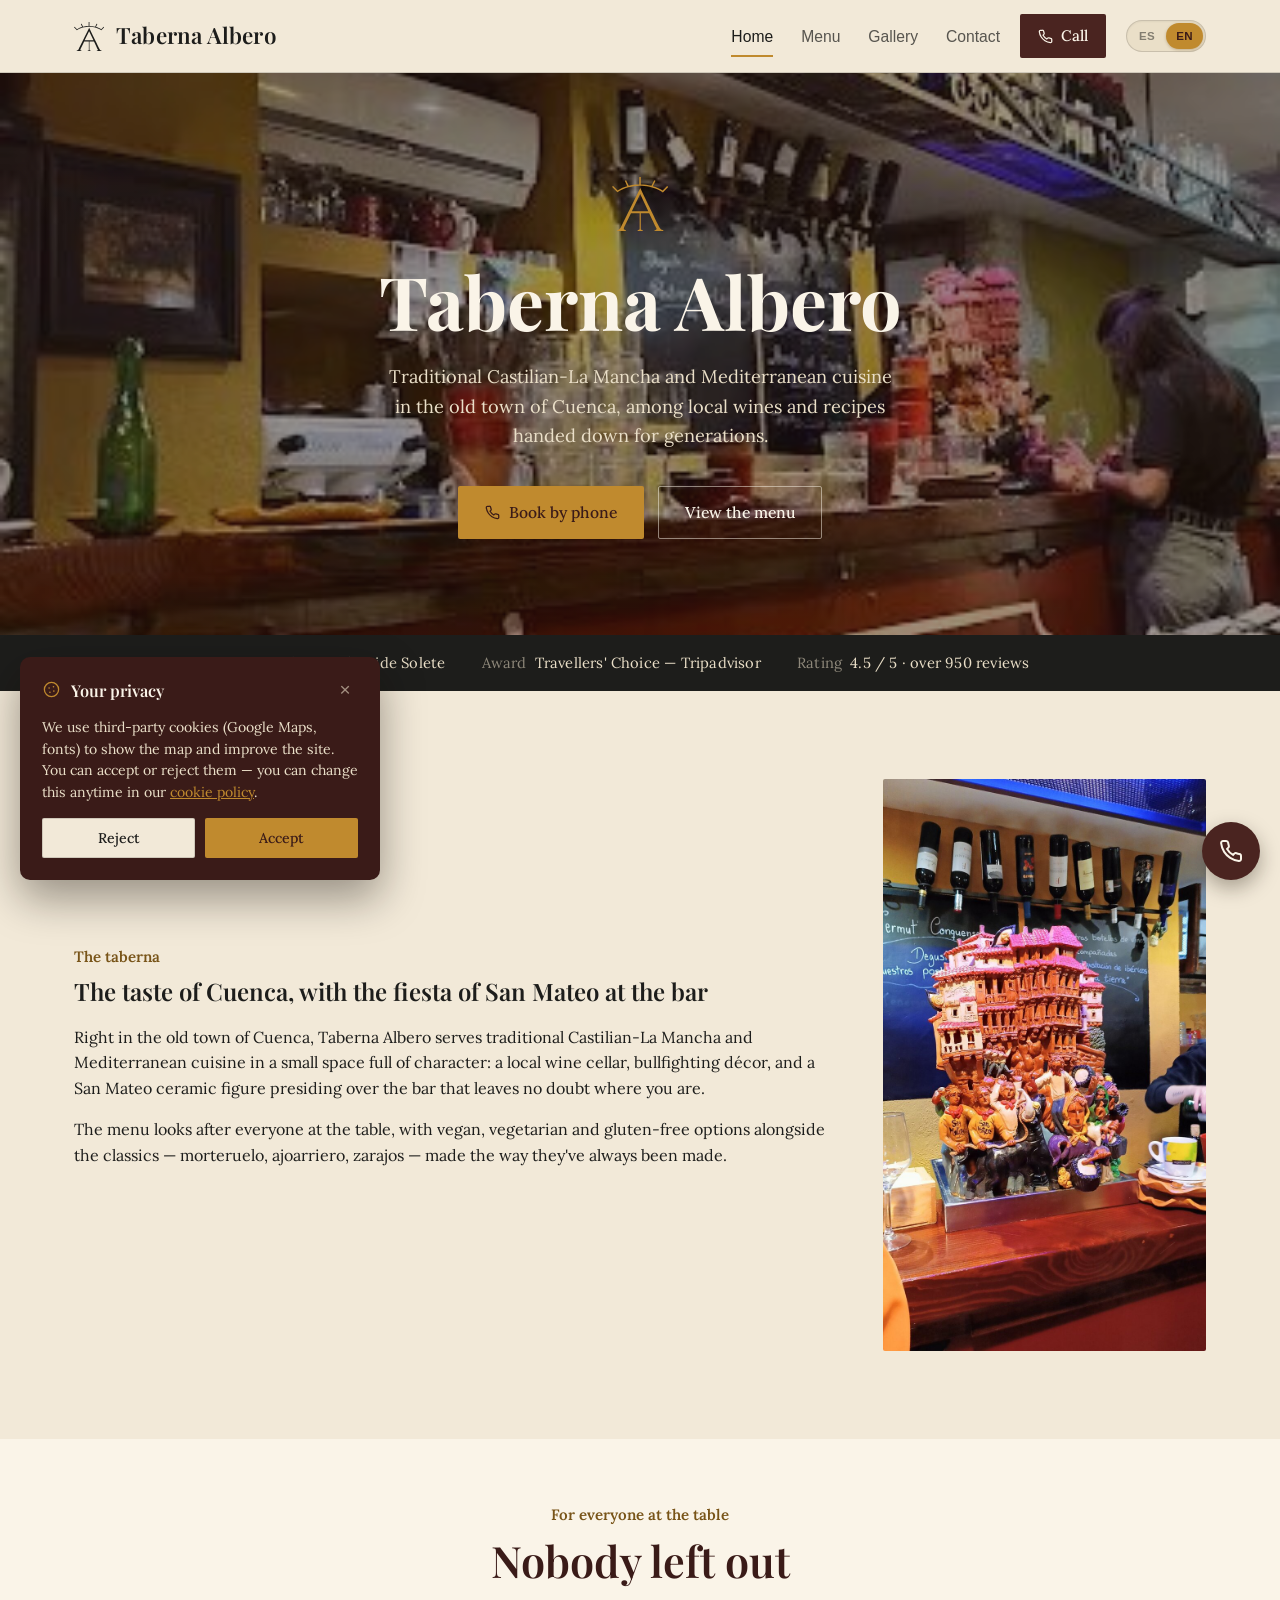
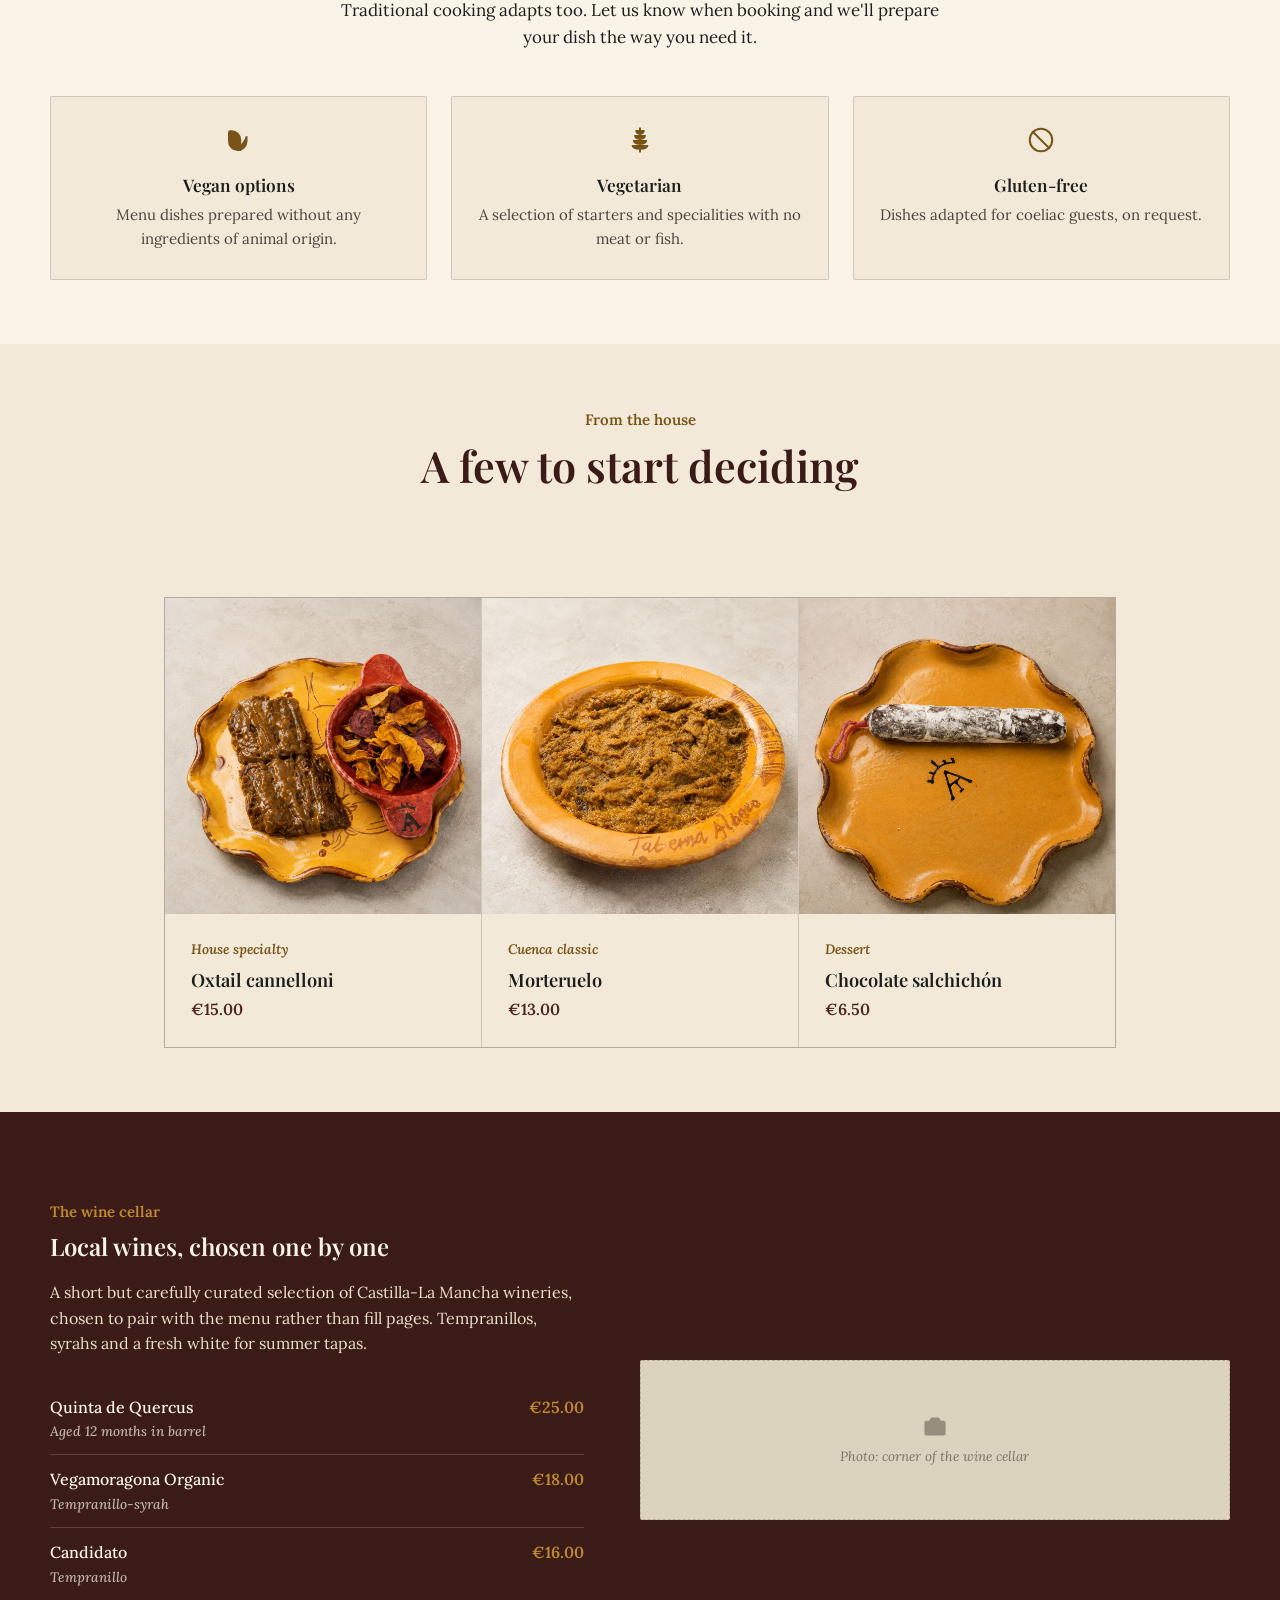
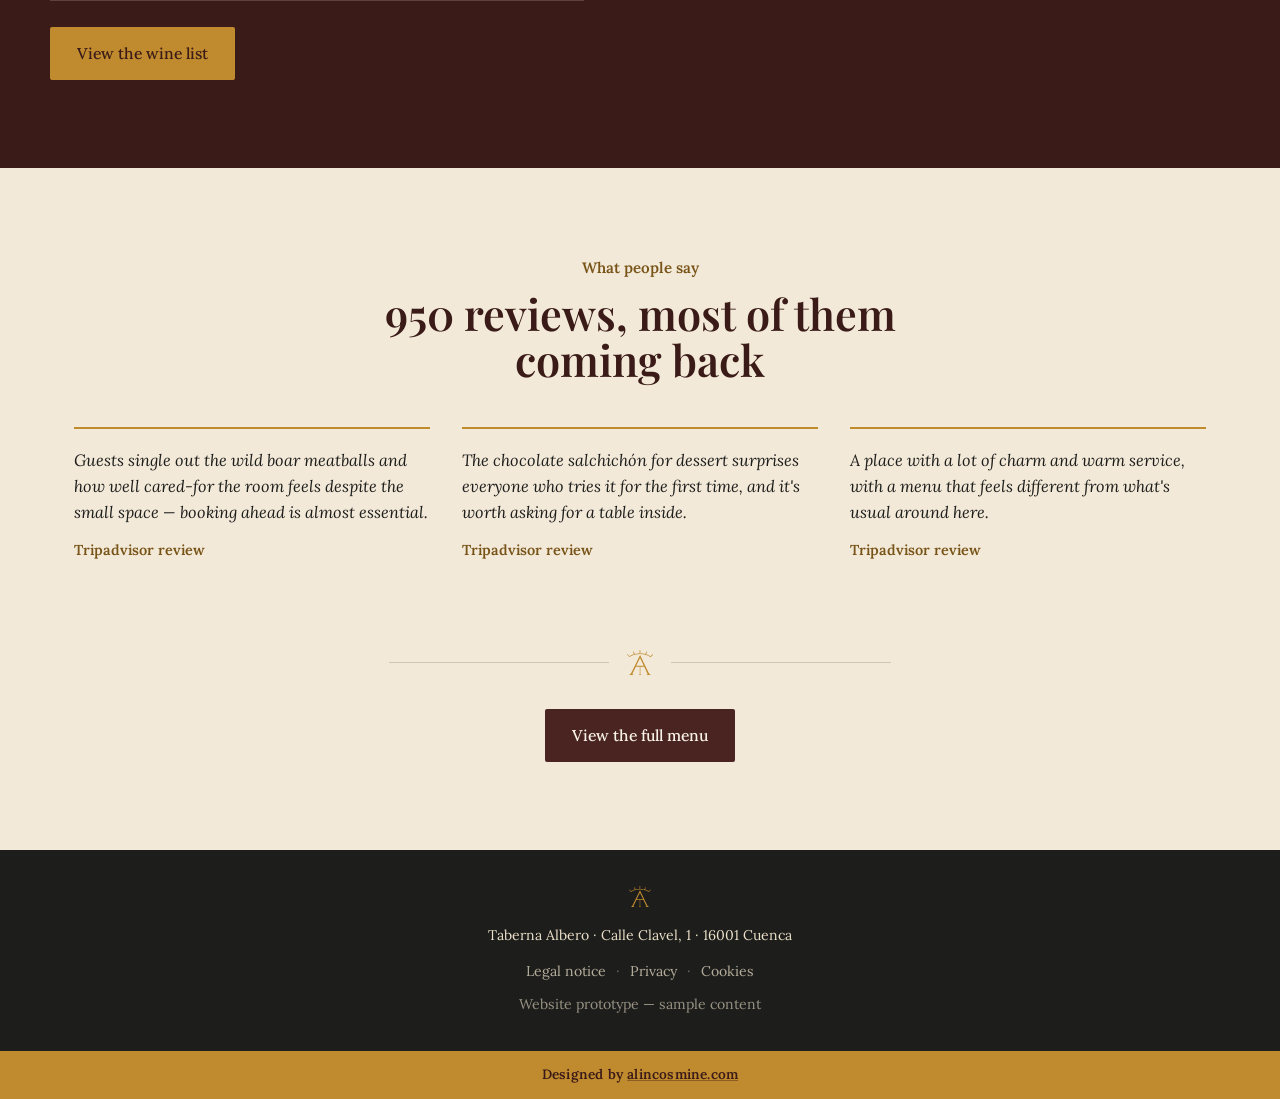
==== en/index.html @ 6bb2f890 "Añade versión en inglés, fotos reales de platos y mejoras de UX - Sitio bilingüe completo: /en/ con " ====
<!DOCTYPE html>
<html lang="en">
<head>
<meta charset="UTF-8">
<meta name="viewport" content="width=device-width, initial-scale=1.0">
<title>Taberna Albero — Traditional Cuisine in Cuenca</title>
<meta name="description" content="Taberna Albero: traditional Castilian-La Mancha and Mediterranean cuisine in the old town of Cuenca. Repsol Solete and Tripadvisor Travellers' Choice.">
<link rel="canonical" href="https://tabernaalbero.es/en/index.html">
<link rel="alternate" hreflang="es" href="https://tabernaalbero.es/index.html">
<link rel="alternate" hreflang="en" href="https://tabernaalbero.es/en/index.html">
<link rel="alternate" hreflang="x-default" href="https://tabernaalbero.es/index.html">

<link rel="icon" href="../img/favicon.ico" sizes="any">
<link rel="icon" type="image/png" sizes="32x32" href="../img/favicon-32.png">
<link rel="apple-touch-icon" sizes="180x180" href="../img/apple-touch-icon.png">
<meta name="theme-color" content="#4A2420">

<meta property="og:type" content="website">
<meta property="og:site_name" content="Taberna Albero">
<meta property="og:title" content="Taberna Albero — Traditional Cuisine in Cuenca">
<meta property="og:description" content="Taberna Albero: traditional Castilian-La Mancha and Mediterranean cuisine in the old town of Cuenca. Repsol Solete and Tripadvisor Travellers' Choice.">
<meta property="og:image" content="../img/bar-logo-cristal.jpg">
<meta property="og:url" content="https://tabernaalbero.es/en/index.html">
<meta name="twitter:card" content="summary_large_image">
<meta name="twitter:title" content="Taberna Albero — Traditional Cuisine in Cuenca">
<meta name="twitter:description" content="Taberna Albero: traditional Castilian-La Mancha and Mediterranean cuisine in the old town of Cuenca. Repsol Solete and Tripadvisor Travellers' Choice.">
<meta name="twitter:image" content="../img/bar-logo-cristal.jpg">

<script type="application/ld+json">
{
  "@context": "https://schema.org",
  "@type": "Restaurant",
  "name": "Taberna Albero",
  "servesCuisine": ["Castilian-La Mancha", "Mediterranean", "Spanish"],
  "priceRange": "€€",
  "telephone": "+34659110956",
  "address": {
    "@type": "PostalAddress",
    "streetAddress": "Calle Clavel, 1",
    "addressLocality": "Cuenca",
    "postalCode": "16001",
    "addressCountry": "ES"
  },
  "aggregateRating": {
    "@type": "AggregateRating",
    "ratingValue": "4.5",
    "reviewCount": "950"
  },
  "openingHoursSpecification": [
    {"@type": "OpeningHoursSpecification", "dayOfWeek": "Friday", "opens": "20:00", "closes": "23:59"},
    {"@type": "OpeningHoursSpecification", "dayOfWeek": "Saturday", "opens": "12:00", "closes": "16:00"},
    {"@type": "OpeningHoursSpecification", "dayOfWeek": "Saturday", "opens": "20:00", "closes": "23:59"},
    {"@type": "OpeningHoursSpecification", "dayOfWeek": "Sunday", "opens": "12:00", "closes": "16:00"}
  ]
}
</script>

<link rel="preconnect" href="https://fonts.googleapis.com">
<link rel="preconnect" href="https://fonts.gstatic.com" crossorigin>
<link href="https://fonts.googleapis.com/css2?family=Playfair+Display:ital,wght@0,400;0,600;0,700;1,400;1,600&family=Lora:ital,wght@0,400;0,500;0,600;1,400&display=swap" rel="stylesheet">
<link rel="stylesheet" href="../style.css">
</head>
<body>
<a class="skip-link" href="#main">Skip to content</a>
<div class="loader" id="loader"><span class="loader-mark"><svg viewBox="0 0 927 889.61" xmlns="http://www.w3.org/2000/svg"><path d="M0,162l89,91,45-29,46-23,49-19,40-12,49-11,61-9,37-3,24-1h50l43,3,42,5,44,8,55,14,39,13,41,17,48,25,36,24,89-92-19-15-72,75h-2l-34-21-36-18-49-20-40-13,2-6,40-83-2-2-19-8-7,12-32,69-7,12-43-10-45-7-39-4-14-1-35-1V1l-1-1h-23l-1,122-51,2-46,5-42,7-33,8-7-12-37-80h-2l-20,10,40,89-41,12-38,15-52,26-28,18L19,147,0,162ZM820.96,869.26s-17.06-7.71-30-25.56c-15.56-21.46-148.08-292.05-324.92-663.66-174.41,356.8-303.47,616.3-319.95,646.83-6.16,11.4-17.21,29.01-37.44,40.3-10.32,5.77-19.82,8.1-25.17,9.13v13.31h144.52v-12.26c-12.41-3.03-20.98-7.59-26.61-11.35-1.68-1.12-2.22-1.59-2.61-1.96-9.47-9.1.39-34.12,4.94-44.49,36.43-74.5,72.86-149.01,109.29-223.52h142.14v259.73c-1.01,2.69-4.15,9.96-12,15.26-9.18,6.21-18.63,5.56-21.26,5.28v13.31h86.77v-12.62c-2.48.21-14.89,1.02-24.94-7.92-5.55-4.94-7.97-10.69-9-13.8v-259.27h137.28c64.27,135.34,109.94,230.68,117.36,242.98,1.13,1.87,5.43,8.56,3.91,16.19-1.23,6.19-5.73,10.14-8.12,12.23-9.2,8.07-20.51,8.64-24.94,8.61v13.11h144v-13.99c-5.49-.43-13.99-1.68-23.25-5.87ZM327,563.46l136.84-282.13,133.94,282.13h-270.78Z" fill="currentColor"/></svg></span></div>
<header>
  <div class="header-inner">
    <a href="index.html" class="brand">
      <span class="mark"><svg viewBox="0 0 927 889.61" xmlns="http://www.w3.org/2000/svg"><path d="M0,162l89,91,45-29,46-23,49-19,40-12,49-11,61-9,37-3,24-1h50l43,3,42,5,44,8,55,14,39,13,41,17,48,25,36,24,89-92-19-15-72,75h-2l-34-21-36-18-49-20-40-13,2-6,40-83-2-2-19-8-7,12-32,69-7,12-43-10-45-7-39-4-14-1-35-1V1l-1-1h-23l-1,122-51,2-46,5-42,7-33,8-7-12-37-80h-2l-20,10,40,89-41,12-38,15-52,26-28,18L19,147,0,162ZM820.96,869.26s-17.06-7.71-30-25.56c-15.56-21.46-148.08-292.05-324.92-663.66-174.41,356.8-303.47,616.3-319.95,646.83-6.16,11.4-17.21,29.01-37.44,40.3-10.32,5.77-19.82,8.1-25.17,9.13v13.31h144.52v-12.26c-12.41-3.03-20.98-7.59-26.61-11.35-1.68-1.12-2.22-1.59-2.61-1.96-9.47-9.1.39-34.12,4.94-44.49,36.43-74.5,72.86-149.01,109.29-223.52h142.14v259.73c-1.01,2.69-4.15,9.96-12,15.26-9.18,6.21-18.63,5.56-21.26,5.28v13.31h86.77v-12.62c-2.48.21-14.89,1.02-24.94-7.92-5.55-4.94-7.97-10.69-9-13.8v-259.27h137.28c64.27,135.34,109.94,230.68,117.36,242.98,1.13,1.87,5.43,8.56,3.91,16.19-1.23,6.19-5.73,10.14-8.12,12.23-9.2,8.07-20.51,8.64-24.94,8.61v13.11h144v-13.99c-5.49-.43-13.99-1.68-23.25-5.87ZM327,563.46l136.84-282.13,133.94,282.13h-270.78Z" fill="currentColor"/></svg></span>
      <span class="brand-name">Taberna Albero</span>
    </a>
    <div class="header-actions">
      <button class="nav-toggle" aria-label="Menu">
        <svg viewBox="0 0 24 24" fill="none" stroke="currentColor" stroke-width="1.6"><line x1="3" y1="6" x2="21" y2="6"/><line x1="3" y1="12" x2="21" y2="12"/><line x1="3" y1="18" x2="21" y2="18"/></svg>
      </button>
      <nav class="links">
        <a href="index.html" class="active">Home</a>
        <a href="menu.html" class="">Menu</a>
        <a href="galeria.html" class="">Gallery</a>
        <a href="contacto.html" class="">Contact</a>
        <a href="tel:+34659110956" class="call-btn nav-call">
          <svg viewBox="0 0 24 24" fill="none" stroke="currentColor" stroke-width="2"><path d="M22 16.92v3a2 2 0 0 1-2.18 2 19.79 19.79 0 0 1-8.63-3.07 19.5 19.5 0 0 1-6-6 19.79 19.79 0 0 1-3.07-8.67A2 2 0 0 1 4.11 2h3a2 2 0 0 1 2 1.72c.127.96.362 1.903.7 2.81a2 2 0 0 1-.45 2.11L8.09 9.91a16 16 0 0 0 6 6l1.27-1.27a2 2 0 0 1 2.11-.45c.907.338 1.85.573 2.81.7A2 2 0 0 1 22 16.92z"/></svg>
          Call · 659 11 09 56
        </a>
      </nav>
      <a class="call-btn" href="tel:+34659110956">
        <svg viewBox="0 0 24 24" fill="none" stroke="currentColor" stroke-width="2"><path d="M22 16.92v3a2 2 0 0 1-2.18 2 19.79 19.79 0 0 1-8.63-3.07 19.5 19.5 0 0 1-6-6 19.79 19.79 0 0 1-3.07-8.67A2 2 0 0 1 4.11 2h3a2 2 0 0 1 2 1.72c.127.96.362 1.903.7 2.81a2 2 0 0 1-.45 2.11L8.09 9.91a16 16 0 0 0 6 6l1.27-1.27a2 2 0 0 1 2.11-.45c.907.338 1.85.573 2.81.7A2 2 0 0 1 22 16.92z"/></svg>
        Call
      </a>
      <a href="../index.html" class="lang-switch" aria-label="Cambiar a español">
        <span class="lang-opt">ES</span>
        <span class="lang-opt active">EN</span>
      </a>
    </div>
  </div>
</header>

<a class="fab-call" href="tel:+34659110956" aria-label="Call Taberna Albero">
  <svg viewBox="0 0 24 24" fill="none" stroke="currentColor" stroke-width="2"><path d="M22 16.92v3a2 2 0 0 1-2.18 2 19.79 19.79 0 0 1-8.63-3.07 19.5 19.5 0 0 1-6-6 19.79 19.79 0 0 1-3.07-8.67A2 2 0 0 1 4.11 2h3a2 2 0 0 1 2 1.72c.127.96.362 1.903.7 2.81a2 2 0 0 1-.45 2.11L8.09 9.91a16 16 0 0 0 6 6l1.27-1.27a2 2 0 0 1 2.11-.45c.907.338 1.85.573 2.81.7A2 2 0 0 1 22 16.92z"/></svg>
</a>
<main id="main">
<div class="hero">
  <img class="hero-photo" src="../img/barra-amarilla.jpg" alt="Bar at Taberna Albero">
  <div class="hero-inner">
    <span class="mark"><svg viewBox="0 0 927 889.61" xmlns="http://www.w3.org/2000/svg"><path d="M0,162l89,91,45-29,46-23,49-19,40-12,49-11,61-9,37-3,24-1h50l43,3,42,5,44,8,55,14,39,13,41,17,48,25,36,24,89-92-19-15-72,75h-2l-34-21-36-18-49-20-40-13,2-6,40-83-2-2-19-8-7,12-32,69-7,12-43-10-45-7-39-4-14-1-35-1V1l-1-1h-23l-1,122-51,2-46,5-42,7-33,8-7-12-37-80h-2l-20,10,40,89-41,12-38,15-52,26-28,18L19,147,0,162ZM820.96,869.26s-17.06-7.71-30-25.56c-15.56-21.46-148.08-292.05-324.92-663.66-174.41,356.8-303.47,616.3-319.95,646.83-6.16,11.4-17.21,29.01-37.44,40.3-10.32,5.77-19.82,8.1-25.17,9.13v13.31h144.52v-12.26c-12.41-3.03-20.98-7.59-26.61-11.35-1.68-1.12-2.22-1.59-2.61-1.96-9.47-9.1.39-34.12,4.94-44.49,36.43-74.5,72.86-149.01,109.29-223.52h142.14v259.73c-1.01,2.69-4.15,9.96-12,15.26-9.18,6.21-18.63,5.56-21.26,5.28v13.31h86.77v-12.62c-2.48.21-14.89,1.02-24.94-7.92-5.55-4.94-7.97-10.69-9-13.8v-259.27h137.28c64.27,135.34,109.94,230.68,117.36,242.98,1.13,1.87,5.43,8.56,3.91,16.19-1.23,6.19-5.73,10.14-8.12,12.23-9.2,8.07-20.51,8.64-24.94,8.61v13.11h144v-13.99c-5.49-.43-13.99-1.68-23.25-5.87ZM327,563.46l136.84-282.13,133.94,282.13h-270.78Z" fill="currentColor"/></svg></span>
    <h1>Taberna Albero</h1>
    <p class="tagline">Traditional Castilian-La Mancha and Mediterranean cuisine in the old town of Cuenca, among local wines and recipes handed down for generations.</p>
    <div class="hero-ctas">
      <a class="btn btn-primary" href="tel:+34659110956">
        <svg viewBox="0 0 24 24" fill="none" stroke="currentColor" stroke-width="2"><path d="M22 16.92v3a2 2 0 0 1-2.18 2 19.79 19.79 0 0 1-8.63-3.07 19.5 19.5 0 0 1-6-6 19.79 19.79 0 0 1-3.07-8.67A2 2 0 0 1 4.11 2h3a2 2 0 0 1 2 1.72c.127.96.362 1.903.7 2.81a2 2 0 0 1-.45 2.11L8.09 9.91a16 16 0 0 0 6 6l1.27-1.27a2 2 0 0 1 2.11-.45c.907.338 1.85.573 2.81.7A2 2 0 0 1 22 16.92z"/></svg>
        Book by phone
      </a>
      <a class="btn btn-ghost" href="menu.html">View the menu</a>
    </div>
  </div>
</div>

<div class="awards-strip">
  <div class="row">
    <div><span>Award</span>Repsol Guide Solete</div>
    <div><span>Award</span>Travellers' Choice — Tripadvisor</div>
    <div><span>Rating</span>4.5 / 5 · over 950 reviews</div>
  </div>
</div>

<div class="section">
  <div class="about-grid">
    <div>
      <div class="kicker">The taberna</div>
      <h2 style="margin-bottom:20px;">The taste of Cuenca, with the fiesta of San Mateo at the bar</h2>
      <p style="margin-bottom:16px;">Right in the old town of Cuenca, Taberna Albero serves traditional Castilian-La Mancha and Mediterranean cuisine in a small space full of character: a local wine cellar, bullfighting décor, and a San Mateo ceramic figure presiding over the bar that leaves no doubt where you are.</p>
      <p>The menu looks after everyone at the table, with vegan, vegetarian and gluten-free options alongside the classics — morteruelo, ajoarriero, zarajos — made the way they've always been made.</p>
    </div>
    <img src="../img/escultura-sanmateo.jpg" alt="San Mateo ceramic figures at the Taberna Albero bar">
  </div>
</div>

<div class="section tight alt" style="max-width:none;">
  <div style="max-width:1180px; margin:0 auto;">
    <div class="section-head center">
      <div class="kicker">For everyone at the table</div>
      <h2>Nobody left out</h2>
      <p style="margin-left:auto;margin-right:auto;">Traditional cooking adapts too. Let us know when booking and we'll prepare your dish the way you need it.</p>
    </div>
    <div class="diet-grid">
      <div class="diet-card">
        <span class="mark"><svg viewBox="0 0 24 24" fill="none" stroke="currentColor" stroke-width="1.6"><path d="M11 20A7 7 0 0 1 4 13V6a1 1 0 0 1 1-1h1a7 7 0 0 1 7 7v8Z"/><path d="M11 20A7 7 0 0 0 18 13v-4"/></svg></span>
        <h3>Vegan options</h3>
        <p>Menu dishes prepared without any ingredients of animal origin.</p>
      </div>
      <div class="diet-card">
        <span class="mark"><svg viewBox="0 0 24 24" fill="none" stroke="currentColor" stroke-width="1.6"><path d="M12 2v20M9 4c0 2 1.5 3 3 3s3-1 3-3M8 8c0 2 1.5 3 4 3s4-1 4-3M7 12c0 2 2 3 5 3s5-1 5-3M6 16c0 2 2.5 3 6 3s6-1 6-3"/></svg></span>
        <h3>Vegetarian</h3>
        <p>A selection of starters and specialities with no meat or fish.</p>
      </div>
      <div class="diet-card">
        <span class="mark"><svg viewBox="0 0 24 24" fill="none" stroke="currentColor" stroke-width="1.6"><circle cx="12" cy="12" r="9"/><line x1="5" y1="5" x2="19" y2="19"/></svg></span>
        <h3>Gluten-free</h3>
        <p>Dishes adapted for coeliac guests, on request.</p>
      </div>
    </div>
  </div>
</div>

<div class="section tight" style="text-align:center;">
  <div class="section-head center">
    <div class="kicker">From the house</div>
    <h2>A few to start deciding</h2>
  </div>
</div>
<div class="dish-grid-outer">
<div class="dish-grid">
  <div class="dish">
    <div class="dish-photo"><div class="ph "><span class="mark" style="width:26px;height:25px;"><svg viewBox="0 0 24 24" fill="none" stroke="currentColor" stroke-width="1.6"><path d="M4 8h3l2-3h6l2 3h3a1 1 0 0 1 1 1v10a1 1 0 0 1-1 1H4a1 1 0 0 1-1-1V9a1 1 0 0 1 1-1z"/><circle cx="12" cy="14" r="3.5"/></svg></span><span>Photo: oxtail cannelloni</span></div></div>
    <div class="dish-body">
      <div class="cat">House specialty</div>
      <h3>Oxtail cannelloni</h3>
      <div class="price">€15.00</div>
    </div>
  </div>
  <div class="dish">
    <div class="dish-photo"><div class="ph "><span class="mark" style="width:26px;height:25px;"><svg viewBox="0 0 24 24" fill="none" stroke="currentColor" stroke-width="1.6"><path d="M4 8h3l2-3h6l2 3h3a1 1 0 0 1 1 1v10a1 1 0 0 1-1 1H4a1 1 0 0 1-1-1V9a1 1 0 0 1 1-1z"/><circle cx="12" cy="14" r="3.5"/></svg></span><span>Photo: morteruelo</span></div></div>
    <div class="dish-body">
      <div class="cat">Cuenca classic</div>
      <h3>Morteruelo</h3>
      <div class="price">€13.00</div>
    </div>
  </div>
  <div class="dish">
    <div class="dish-photo"><img src="../img/salchichon-postre.jpg" alt="Chocolate salchichón" style="height:100%;width:100%;object-fit:cover;"></div>
    <div class="dish-body">
      <div class="cat">Dessert</div>
      <h3>Chocolate salchichón</h3>
      <div class="price">€6.50</div>
    </div>
  </div>
</div>
</div>

<div class="section bodega" style="max-width:none;">
  <div style="max-width:1180px; margin:0 auto;">
    <div class="about-grid reverse">
      <div class="media"><div class="ph "><span class="mark" style="width:26px;height:25px;"><svg viewBox="0 0 24 24" fill="none" stroke="currentColor" stroke-width="1.6"><path d="M4 8h3l2-3h6l2 3h3a1 1 0 0 1 1 1v10a1 1 0 0 1-1 1H4a1 1 0 0 1-1-1V9a1 1 0 0 1 1-1z"/><circle cx="12" cy="14" r="3.5"/></svg></span><span>Photo: corner of the wine cellar</span></div></div>
      <div>
        <div class="kicker">The wine cellar</div>
        <h2 style="margin-bottom:20px;">Local wines, chosen one by one</h2>
        <p style="margin-bottom:16px;">A short but carefully curated selection of Castilla-La Mancha wineries, chosen to pair with the menu rather than fill pages. Tempranillos, syrahs and a fresh white for summer tapas.</p>
        <div class="wine-list">
          <div class="wine-row"><span class="name">Quinta de Quercus<span class="grape">Aged 12 months in barrel</span></span><span class="price">€25.00</span></div>
          <div class="wine-row"><span class="name">Vegamoragona Organic<span class="grape">Tempranillo-syrah</span></span><span class="price">€18.00</span></div>
          <div class="wine-row"><span class="name">Candidato<span class="grape">Tempranillo</span></span><span class="price">€16.00</span></div>
        </div>
        <a class="btn btn-primary" style="margin-top:26px;" href="menu.html#vinos">View the wine list</a>
      </div>
    </div>
  </div>
</div>

<div class="section">
  <div class="section-head center">
    <div class="kicker">What people say</div>
    <h2>950 reviews, most of them coming back</h2>
  </div>
  <div class="testi-grid">
    <div class="testi">
      <p>Guests single out the wild boar meatballs and how well cared-for the room feels despite the small space — booking ahead is almost essential.</p>
      <div class="who">Tripadvisor review</div>
    </div>
    <div class="testi">
      <p>The chocolate salchichón for dessert surprises everyone who tries it for the first time, and it's worth asking for a table inside.</p>
      <div class="who">Tripadvisor review</div>
    </div>
    <div class="testi">
      <p>A place with a lot of charm and warm service, with a menu that feels different from what's usual around here.</p>
      <div class="who">Tripadvisor review</div>
    </div>
  </div>
</div>

<div class="section" style="text-align:center; padding-top:0;">
  <div class="divider-mark" style="margin-bottom:34px;">
    <span class="line"></span><span class="mark"><svg viewBox="0 0 927 889.61" xmlns="http://www.w3.org/2000/svg"><path d="M0,162l89,91,45-29,46-23,49-19,40-12,49-11,61-9,37-3,24-1h50l43,3,42,5,44,8,55,14,39,13,41,17,48,25,36,24,89-92-19-15-72,75h-2l-34-21-36-18-49-20-40-13,2-6,40-83-2-2-19-8-7,12-32,69-7,12-43-10-45-7-39-4-14-1-35-1V1l-1-1h-23l-1,122-51,2-46,5-42,7-33,8-7-12-37-80h-2l-20,10,40,89-41,12-38,15-52,26-28,18L19,147,0,162ZM820.96,869.26s-17.06-7.71-30-25.56c-15.56-21.46-148.08-292.05-324.92-663.66-174.41,356.8-303.47,616.3-319.95,646.83-6.16,11.4-17.21,29.01-37.44,40.3-10.32,5.77-19.82,8.1-25.17,9.13v13.31h144.52v-12.26c-12.41-3.03-20.98-7.59-26.61-11.35-1.68-1.12-2.22-1.59-2.61-1.96-9.47-9.1.39-34.12,4.94-44.49,36.43-74.5,72.86-149.01,109.29-223.52h142.14v259.73c-1.01,2.69-4.15,9.96-12,15.26-9.18,6.21-18.63,5.56-21.26,5.28v13.31h86.77v-12.62c-2.48.21-14.89,1.02-24.94-7.92-5.55-4.94-7.97-10.69-9-13.8v-259.27h137.28c64.27,135.34,109.94,230.68,117.36,242.98,1.13,1.87,5.43,8.56,3.91,16.19-1.23,6.19-5.73,10.14-8.12,12.23-9.2,8.07-20.51,8.64-24.94,8.61v13.11h144v-13.99c-5.49-.43-13.99-1.68-23.25-5.87ZM327,563.46l136.84-282.13,133.94,282.13h-270.78Z" fill="currentColor"/></svg></span><span class="line"></span>
  </div>
  <a class="btn btn-wine" href="menu.html">View the full menu</a>
</div>
</main><footer>
  <span class="mark"><svg viewBox="0 0 927 889.61" xmlns="http://www.w3.org/2000/svg"><path d="M0,162l89,91,45-29,46-23,49-19,40-12,49-11,61-9,37-3,24-1h50l43,3,42,5,44,8,55,14,39,13,41,17,48,25,36,24,89-92-19-15-72,75h-2l-34-21-36-18-49-20-40-13,2-6,40-83-2-2-19-8-7,12-32,69-7,12-43-10-45-7-39-4-14-1-35-1V1l-1-1h-23l-1,122-51,2-46,5-42,7-33,8-7-12-37-80h-2l-20,10,40,89-41,12-38,15-52,26-28,18L19,147,0,162ZM820.96,869.26s-17.06-7.71-30-25.56c-15.56-21.46-148.08-292.05-324.92-663.66-174.41,356.8-303.47,616.3-319.95,646.83-6.16,11.4-17.21,29.01-37.44,40.3-10.32,5.77-19.82,8.1-25.17,9.13v13.31h144.52v-12.26c-12.41-3.03-20.98-7.59-26.61-11.35-1.68-1.12-2.22-1.59-2.61-1.96-9.47-9.1.39-34.12,4.94-44.49,36.43-74.5,72.86-149.01,109.29-223.52h142.14v259.73c-1.01,2.69-4.15,9.96-12,15.26-9.18,6.21-18.63,5.56-21.26,5.28v13.31h86.77v-12.62c-2.48.21-14.89,1.02-24.94-7.92-5.55-4.94-7.97-10.69-9-13.8v-259.27h137.28c64.27,135.34,109.94,230.68,117.36,242.98,1.13,1.87,5.43,8.56,3.91,16.19-1.23,6.19-5.73,10.14-8.12,12.23-9.2,8.07-20.51,8.64-24.94,8.61v13.11h144v-13.99c-5.49-.43-13.99-1.68-23.25-5.87ZM327,563.46l136.84-282.13,133.94,282.13h-270.78Z" fill="currentColor"/></svg></span>
  <div>Taberna Albero · Calle Clavel, 1 · 16001 Cuenca</div>
  <div class="footer-legal">
    <a href="aviso-legal.html">Legal notice</a>
    <span>·</span>
    <a href="privacidad.html">Privacy</a>
    <span>·</span>
    <a href="cookies.html">Cookies</a>
  </div>
  <div style="margin-top:10px; opacity:.6;">Website prototype — sample content</div>
</footer>
<div class="footer-credit">Designed by <a href="https://www.alincosmine.com" target="_blank" rel="noopener">alincosmine.com</a></div>

<div class="cookie-banner" id="cookie-banner">
  <div class="cookie-banner-head">
    <span class="mark"><svg viewBox="0 0 24 24" fill="none" stroke="currentColor" stroke-width="1.6"><circle cx="12" cy="12" r="9"/><circle cx="9" cy="10" r="1" fill="currentColor" stroke="none"/><circle cx="14.5" cy="8.5" r="1" fill="currentColor" stroke="none"/><circle cx="15" cy="14" r="1" fill="currentColor" stroke="none"/><circle cx="10" cy="15.5" r="1" fill="currentColor" stroke="none"/></svg></span>
    <strong>Your privacy</strong>
    <button class="cookie-close" id="cookie-close" type="button" aria-label="Close">&times;</button>
  </div>
  <p>We use third-party cookies (Google Maps, fonts) to show the map and improve the site. You can accept or reject them — you can change this anytime in our <a href="cookies.html">cookie policy</a>.</p>
  <div class="cookie-actions">
    <button class="btn btn-ghost-dark" id="cookie-reject">Reject</button>
    <button class="btn btn-primary" id="cookie-accept">Accept</button>
  </div>
</div>

<script src="../script.js"></script>
</body>
</html>
---- style.css ----
:root{
  --sand:#F2E9D8;
  --sand-2:#EADFC8;
  --ochre:#C08A2E;
  --ochre-dark:#785418;
  --wine:#4A2420;
  --wine-2:#3A1B18;
  --tile:#34526F;
  --ink:#1D1D1B;
  --cream:#FAF4E8;
  --line: rgba(29,29,27,0.16);
  --ph-bg:#DCD3BF;
  --ph-text:#7A7263;
}
*{box-sizing:border-box; -webkit-tap-highlight-color:transparent;}
html{scroll-behavior:smooth;}
body{
  margin:0;
  background:var(--sand);
  color:var(--ink);
  font-family:'Lora', serif;
  font-size:16px;
  line-height:1.6;
}
a, button{-webkit-tap-highlight-color:transparent; outline-color:var(--ochre);}
h1,h2,h3,.display{
  font-family:'Playfair Display', serif;
  font-weight:600;
  line-height:1.08;
  margin:0;
}
a{color:inherit;}
img{max-width:100%;display:block;}
.mark{display:inline-block;}
.mark svg{display:block;height:100%;width:auto;}
.mark path{fill:currentColor;}

/* ---------- Skip link ---------- */
.skip-link{
  position:absolute; left:12px; top:-60px; z-index:400;
  background:var(--ochre); color:var(--wine-2); padding:12px 18px;
  border-radius:2px; text-decoration:none; font-weight:600;
  transition:top .15s ease;
}
.skip-link:focus{top:12px;}

/* ---------- Page loader ---------- */
.loader{
  position:fixed; inset:0; z-index:300;
  background:var(--wine-2);
  display:flex; align-items:center; justify-content:center;
  transition:opacity .5s ease, visibility 0s linear .5s;
}
.loader.hide{opacity:0; visibility:hidden;}
.loader-mark{
  width:74px; height:71px; color:var(--ochre);
  opacity:0; transform:scale(.82);
  animation:loaderIn .8s cubic-bezier(.2,.8,.2,1) forwards;
}
@keyframes loaderIn{
  0%{opacity:0; transform:scale(.82);}
  65%{opacity:1; transform:scale(1.04);}
  100%{opacity:1; transform:scale(1);}
}
@media (prefers-reduced-motion: reduce){
  .loader-mark{animation:none; opacity:1; transform:none;}
  .loader{transition:opacity .2s linear, visibility 0s linear .2s;}
}

/* ---------- Placeholder photos ---------- */
.ph{
  background:var(--ph-bg);
  border:1px dashed #B9AE95;
  display:flex; flex-direction:column; align-items:center; justify-content:center;
  gap:8px;
  color:var(--ph-text); font-size:0.84rem; text-align:center; padding:18px;
  border-radius:2px;
  min-height:160px;
}
.ph svg{width:26px;height:26px; opacity:.7;}
.ph span{font-style:italic;}

/* ---------- Header ---------- */
header{
  position:sticky; top:0; z-index:50;
  background:var(--sand);
  border-bottom:1px solid var(--line);
}
.header-inner{
  max-width:1180px; margin:0 auto;
  display:flex; align-items:center; justify-content:space-between;
  padding:14px 24px;
  gap:16px;
}
.brand{display:flex; align-items:center; gap:12px; text-decoration:none; color:var(--ink);}
.brand .mark{width:30px; height:29px; color:var(--ink);}
.brand-name{font-family:'Playfair Display', serif; font-weight:600; font-size:1.4rem; letter-spacing:0.2px; white-space:nowrap;}
.header-actions{display:flex; align-items:center; gap:20px;}
nav{display:flex; align-items:center; gap:28px;}
nav a{
  font-family:'Work Sans', sans-serif;
  font-size:0.98rem;
  color:var(--ink); opacity:0.72;
  text-decoration:none;
  padding:6px 0; position:relative;
}
nav a.active{opacity:1;}
nav a.active::after{
  content:""; position:absolute; left:0; right:0; bottom:-2px; height:2px; background:var(--ochre);
}
nav a:active{opacity:1; color:var(--wine);}
nav.links .nav-call{display:none;}
.lang-switch{
  display:inline-flex; align-items:center; flex:none;
  background:var(--sand-2); border:1px solid var(--line);
  border-radius:999px; padding:2px; gap:1px;
  box-shadow:inset 0 1px 2px rgba(29,29,27,.05);
  text-decoration:none; cursor:pointer;
  transition:box-shadow .15s ease;
}
.lang-switch:hover{box-shadow:inset 0 1px 2px rgba(29,29,27,.05), 0 0 0 2px rgba(192,138,46,.3);}
.lang-switch:hover .lang-opt:not(.active){opacity:.8;}
.lang-opt{
  padding:4px 10px; border-radius:999px;
  font-family:'Work Sans', sans-serif; font-size:0.72rem; font-weight:600; letter-spacing:.4px;
  color:var(--ink); opacity:.5;
  transition:background .15s ease, color .15s ease, opacity .15s ease, box-shadow .15s ease;
}
.lang-opt.active{background:var(--ochre); color:var(--wine-2); opacity:1; box-shadow:0 1px 3px rgba(120,84,24,.35);}
.call-btn{
  display:flex; align-items:center; gap:8px;
  background:var(--wine); color:var(--cream);
  padding:10px 18px; border-radius:2px;
  text-decoration:none; font-size:0.95rem; font-weight:500;
  white-space:nowrap;
  transition:background .15s ease;
}
.call-btn:hover{background:var(--wine-2);}
.call-btn svg{width:15px; height:15px; flex:none;}
.nav-toggle{
  display:none; background:none; border:none; cursor:pointer; padding:4px;
  -webkit-appearance:none; appearance:none;
  -webkit-tap-highlight-color:transparent; touch-action:manipulation;
}
.nav-toggle:focus{outline:none;}
.nav-toggle:focus-visible{outline:2px solid var(--ochre); outline-offset:3px; border-radius:2px;}
.nav-toggle svg{width:24px;height:24px;}
.nav-toggle svg line{
  transform-box:fill-box; transform-origin:center;
  transition:transform .28s cubic-bezier(.4,0,.2,1), opacity .2s ease;
}
.nav-toggle.active svg line:nth-child(1){transform:translateY(6px) rotate(45deg);}
.nav-toggle.active svg line:nth-child(2){opacity:0;}
.nav-toggle.active svg line:nth-child(3){transform:translateY(-6px) rotate(-45deg);}

@media (max-width:820px){
  nav.links{
    position:absolute; top:100%; left:0; right:0; background:var(--sand);
    flex-direction:column; align-items:flex-start; gap:0;
    padding:8px 24px 20px; border-bottom:1px solid var(--line);
    transform:translateY(-10px); opacity:0; pointer-events:none;
    transform-origin:top;
    transition:opacity .28s cubic-bezier(.4,0,.2,1), transform .28s cubic-bezier(.4,0,.2,1);
    z-index:40;
  }
  nav.links.open{opacity:1; transform:translateY(0); pointer-events:auto;}
  nav.links a{
    padding:10px 0; width:100%; text-align:left;
    opacity:0; transform:translateX(-10px);
    transition:opacity .22s ease, transform .22s ease;
  }
  nav.links.open a{opacity:.8; transform:translateX(0);}
  nav.links.open a.active{opacity:1;}
  nav.links.open a:nth-child(1){transition-delay:.05s;}
  nav.links.open a:nth-child(2){transition-delay:.09s;}
  nav.links.open a:nth-child(3){transition-delay:.13s;}
  nav.links.open a:nth-child(4){transition-delay:.17s;}
  nav.links.open a:nth-child(5){transition-delay:.21s;}
  .nav-toggle{display:block;}
  .header-inner{padding:12px 14px; gap:8px;}
  .header-actions{gap:10px;}
  .lang-switch{order:-1;}
  .brand-name{font-size:1.1rem;}
  .call-btn{display:none;}
  nav.links .nav-call{
    display:flex; width:auto; align-self:flex-start;
    margin-top:12px; padding:11px 20px;
    transition-delay:.24s;
  }
  nav.links.open .nav-call{opacity:1;}
}
@media (max-width:380px){
  .brand-name{display:none;}
}

/* ---------- Floating call button ---------- */
.fab-call{
  position:fixed; right:20px; bottom:20px; z-index:70;
  width:58px; height:58px; border-radius:50%;
  background:var(--wine); color:var(--cream);
  display:flex; align-items:center; justify-content:center;
  box-shadow:0 8px 20px rgba(29,20,10,.35);
  text-decoration:none;
  transition:background .15s ease, transform .15s ease;
}
.fab-call:hover{background:var(--wine-2); transform:translateY(-2px);}
.fab-call svg{width:24px;height:24px;}
@media (max-width:820px){
  .fab-call{right:16px; bottom:16px; width:54px; height:54px;}
}

/* ---------- Hero ---------- */
.hero{
  position:relative;
  background:linear-gradient(180deg, rgba(29,20,10,.42), rgba(29,20,10,.62)), var(--wine-2);
  color:var(--cream);
  overflow:hidden;
}
.hero img.hero-photo{
  position:absolute; inset:0; width:100%; height:100%; object-fit:cover; z-index:0;
  opacity:0.55;
}
.hero-inner{
  position:relative; z-index:1;
  max-width:900px; margin:0 auto; padding:104px 24px 96px;
  text-align:center;
}
.hero .mark{width:56px; height:54px; color:var(--ochre); margin:0 auto 22px;}
.hero h1{
  font-size:clamp(2.6rem, 6.4vw, 4.6rem);
  font-weight:700;
  color:var(--cream);
}
.hero p.tagline{
  max-width:520px; margin:22px auto 0;
  font-size:1.14rem; color:var(--sand-2);
}
.hero-ctas{display:flex; gap:14px; justify-content:center; margin-top:36px; flex-wrap:wrap;}
@media (max-width:640px){
  .hero-ctas{flex-direction:column; align-items:stretch;}
  .hero-ctas .btn{width:100%; justify-content:center;}
}
.btn{
  display:inline-flex; align-items:center; gap:9px;
  padding:13px 26px; text-decoration:none;
  font-size:0.98rem; font-weight:500; border-radius:2px;
  border:1px solid transparent;
}
.btn-primary{background:var(--ochre); color:var(--wine-2);}
.btn-primary:hover{background:#D19A3A;}
.btn-wine{background:var(--wine); color:var(--cream);}
.btn-wine:hover{background:var(--wine-2);}
@media (max-width:640px){
  .btn-wine{display:flex; width:max-content; margin-left:auto; margin-right:auto;}
}
.btn-ghost{border-color:rgba(250,244,232,.5); color:var(--cream);}
.btn-ghost:hover{border-color:var(--cream);}
.btn svg{width:15px;height:15px;}

.awards-strip{
  background:var(--ink); color:var(--sand-2);
  padding:16px 24px;
}
.awards-strip .row{
  max-width:1180px; margin:0 auto;
  display:flex; gap:36px; flex-wrap:wrap; justify-content:center;
  font-size:0.92rem; letter-spacing:.2px;
}
.awards-strip .row span{opacity:.55; margin-right:8px;}

/* ---------- Generic section ---------- */
.section{max-width:1180px; margin:0 auto; padding:88px 24px;}
.section.tight{padding-top:64px; padding-bottom:64px;}
.section.alt{background:var(--cream);}
.section-full-alt{background:var(--cream);}
.section-head{max-width:640px; margin:0 0 44px;}
.section-head.center{margin:0 auto 44px; text-align:center;}
.kicker{font-size:0.94rem; color:var(--ochre-dark); font-weight:600; margin-bottom:10px;}
.section-head h2{font-size:clamp(1.9rem, 3.6vw, 2.7rem); color:var(--wine-2);}
.section-head p{margin-top:14px; font-size:1.06rem; max-width:56ch;}

.about-grid{
  display:grid; grid-template-columns:1.4fr 0.6fr; gap:56px; align-items:center;
}
.about-grid img, .about-grid .ph{border-radius:2px; min-width:0;}
.about-grid > *{min-width:0;}

.about-grid.reverse{grid-template-columns:0.95fr 1.05fr;}
.about-grid.reverse .media{order:2;}

@media (max-width:860px){
  .about-grid, .about-grid.reverse{grid-template-columns:1fr; gap:32px;}
  .about-grid.reverse .media{order:initial;}
}

.divider-mark{
  display:flex; align-items:center; justify-content:center; gap:18px;
  color:var(--ochre); margin:0 auto;
}
.divider-mark .line{height:1px; background:var(--line); flex:1; max-width:220px;}
.divider-mark .mark{width:26px; height:25px;}

/* Dish highlight strip */
.dish-grid-outer{max-width:1000px; margin:0 auto 64px; padding:0 24px;}
@media (max-width:640px){ .dish-grid-outer{padding:0 20px; margin-bottom:44px;} }
.dish-grid{
  display:grid; grid-template-columns:repeat(3,1fr); gap:1px;
  background:var(--line);
  border:1px solid var(--line);
}
.dish-grid .dish{background:var(--sand); transition:opacity .4s ease;}
.dish-grid .dish.fading{opacity:0;}
.dish .dish-photo{aspect-ratio:1/1; height:auto; overflow:hidden;}
.dish .dish-photo img, .dish .dish-photo.ph{height:100%; width:100%; object-fit:cover; border-radius:0; min-height:0;}
.dish .dish-body{padding:24px 26px;}
.dish .cat{font-size:0.86rem; font-style:italic; color:var(--ochre-dark); font-weight:600; margin-bottom:10px;}
.dish h3{font-weight:600; font-size:1.14rem; margin-bottom:8px;}
.dish .price{color:var(--wine); font-weight:600;}
@media (max-width:760px){
  .dish-grid{grid-template-columns:1fr;}
  .dish-grid .dish{display:flex; align-items:stretch;}
  .dish .dish-photo{width:112px; flex:none;}
  .dish .dish-body{padding:16px 18px; flex:1; min-width:0;}
}

.dish-photo .dish-ph{
  height:100%; width:100%; border-radius:0; border:none; min-height:0;
  background:linear-gradient(135deg, var(--sand-2), var(--ph-bg));
  display:flex; align-items:center; justify-content:center;
}
.dish-photo .dish-ph .mark{width:32px; height:31px; color:var(--ochre-dark); opacity:.45;}
.dish-grid .dish.has-photo{cursor:pointer;}
.dish-grid .dish.has-photo .dish-photo img{transition:transform .3s ease;}
.dish-grid .dish.has-photo:hover .dish-photo img{transform:scale(1.05);}
.dish-grid .dish.has-photo:focus-visible{outline:2px solid var(--ochre); outline-offset:-2px;}

/* Dietary options */
.diet-grid{display:grid; grid-template-columns:repeat(3,1fr); gap:24px;}
.diet-card{background:var(--sand); border:1px solid var(--line); padding:28px 24px; text-align:center; border-radius:2px;}
.diet-card svg{width:30px;height:30px; color:var(--ochre-dark); margin-bottom:14px;}
.diet-card h3{font-weight:600; font-size:1.08rem; margin-bottom:8px;}
.diet-card p{font-size:0.94rem; margin:0; color:#4a453d;}
@media (max-width:760px){ .diet-grid{grid-template-columns:1fr;} }

/* Testimonials */
.testi-grid{display:grid; grid-template-columns:repeat(3,1fr); gap:32px;}
.testi{border-top:2px solid var(--ochre); padding-top:18px;}
.testi p{font-size:1.02rem; font-style:italic; margin:0 0 14px;}
.testi .who{font-size:0.9rem; color:var(--ochre-dark); font-weight:600;}
@media (max-width:820px){ .testi-grid{grid-template-columns:1fr; gap:36px;} }

/* Bodega */
.bodega{background:var(--wine-2); color:var(--cream);}
.bodega .section-head h2{color:var(--cream);}
.bodega .kicker{color:var(--ochre);}
.bodega .about-grid p{color:var(--sand-2);}
.wine-list{margin-top:26px;}
.wine-row{display:flex; justify-content:space-between; gap:16px; padding:12px 0; border-bottom:1px solid rgba(250,244,232,.18);}
.wine-row .name{font-weight:500;}
.wine-row .grape{display:block; font-size:0.86rem; font-style:italic; opacity:.7;}
.wine-row .price{color:var(--ochre); font-weight:600; white-space:nowrap;}
@media (max-width:640px){
  .bodega .btn-primary{display:flex; width:100%; justify-content:center;}
}

/* ---------- Menu page ---------- */
.menu-hero{background:var(--wine-2); color:var(--cream); padding:64px 24px 48px; text-align:center;}
.menu-hero h1{font-size:clamp(2.2rem,5vw,3.2rem); color:var(--cream);}
.menu-hero p{color:var(--sand-2); margin-top:12px;}
.menu-jump{
  position:sticky; top:65px; z-index:30;
  background:var(--sand); border-bottom:1px solid var(--line);
  display:flex; gap:26px; overflow-x:auto;
  padding:16px 24px; max-width:900px; margin:0 auto;
  scrollbar-width:none;
  cursor:grab;
}
.menu-jump::-webkit-scrollbar{display:none;}
.menu-jump.dragging{cursor:grabbing; scroll-snap-type:none;}
.menu-jump.dragging a{pointer-events:none;}
.menu-jump a{
  text-decoration:none; color:var(--ink); opacity:.7; white-space:nowrap; font-size:0.94rem;
  border-bottom:2px solid transparent; padding-bottom:2px;
  -webkit-user-select:none; user-select:none;
}
.menu-jump a.active{opacity:1; border-color:var(--ochre); color:var(--wine);}
@media (max-width:640px){
  .menu-jump{gap:20px; padding:14px 16px; justify-content:flex-start;}
  .menu-jump a{font-size:0.9rem;}
}
.menu-wrap{max-width:900px; margin:0 auto; padding:56px 24px 100px;}
.menu-cat{margin-bottom:56px;}
.menu-cat:last-child{margin-bottom:0;}
.menu-cat-head{
  display:flex; align-items:baseline; gap:16px; margin-bottom:22px;
  border-bottom:2px solid var(--ink); padding-bottom:10px;
}
.menu-cat-head h2{font-size:1.6rem; color:var(--wine);}
.menu-item{
  display:flex; align-items:center; gap:16px;
  padding:12px 0; border-bottom:1px solid var(--line);
}
.menu-item:last-child{border-bottom:none;}
.menu-item-thumb{
  flex:none; width:56px; height:56px; border-radius:2px; overflow:hidden;
}
.menu-item-thumb img{width:100%; height:100%; object-fit:cover;}
.menu-item-thumb.ph-thumb{
  background:var(--ph-bg); border:1px dashed #B9AE95;
  display:flex; align-items:center; justify-content:center; color:var(--ph-text);
}
.ph-thumb-icon svg{width:20px;height:20px; display:block;}
.menu-item-text{flex:1; min-width:0;}
.menu-item .name{font-weight:500;}
.menu-item .note{display:block; font-size:0.88rem; color:#5b5650; margin-top:3px; font-style:italic;}
.menu-item .half-badge{
  display:flex; align-items:center; gap:5px; width:fit-content;
  margin-top:6px; padding:3px 10px 3px 8px; border-radius:999px;
  background:rgba(192,138,46,.14); border:1px solid rgba(192,138,46,.4);
  color:var(--ochre-dark); font-size:0.76rem; font-weight:600; font-style:normal;
  letter-spacing:.15px; white-space:nowrap;
}
.menu-item .half-badge svg{width:12px; height:12px; flex:none;}
.menu-item .price{white-space:nowrap; font-weight:600; color:var(--wine); flex:none;}
.menu-item.has-photo{cursor:pointer;}
.menu-item.has-photo:hover .menu-item-thumb img{transform:scale(1.06);}
.menu-item.has-photo:hover .name{color:var(--wine);}
.menu-item.has-photo .menu-item-thumb img{transition:transform .25s ease;}
.menu-item.has-photo:focus-visible{outline:2px solid var(--ochre); outline-offset:3px;}

/* ---------- Lightbox ---------- */
.lightbox{
  position:fixed; inset:0; z-index:200;
  background:rgba(20,14,8,.82);
  display:flex; align-items:center; justify-content:center; padding:24px;
  opacity:0; visibility:hidden;
  transition:opacity .25s ease, visibility 0s linear .25s;
}
.lightbox.show{opacity:1; visibility:visible; transition:opacity .25s ease;}
.lightbox-inner{
  position:relative; max-width:560px; width:100%;
  background:var(--cream); border-radius:4px; overflow:hidden;
  box-shadow:0 24px 70px rgba(0,0,0,.45);
}
.lightbox-inner img{width:100%; display:block; max-height:70vh; object-fit:cover;}
.lightbox-caption{padding:16px 20px; font-family:'Playfair Display',serif; font-weight:600; font-size:1.12rem; color:var(--wine-2);}
.lightbox-close{
  position:absolute; top:10px; right:10px; width:34px; height:34px; border-radius:50%;
  background:rgba(20,14,8,.55); color:#fff; border:none; font-size:20px; line-height:1;
  cursor:pointer; display:flex; align-items:center; justify-content:center;
  transition:background .15s ease;
}
.lightbox-close:hover{background:rgba(20,14,8,.8);}

/* ---------- Gallery ---------- */
.gallery-hero{padding:64px 24px 8px; text-align:center;}
.gallery-hero p{color:#4a453d; margin-top:10px;}
.gallery-grid{
  max-width:1180px; margin:0 auto; padding:40px 24px 100px;
  columns:3 260px; column-gap:14px;
}
.gallery-grid img, .gallery-grid .ph{width:100%; margin-bottom:14px; border-radius:2px; break-inside:avoid;}
.gallery-grid .ph{min-height:220px;}
@media (max-width:640px){
  .gallery-grid{columns:2 120px; column-gap:10px; padding:32px 16px 90px;}
  .gallery-grid img, .gallery-grid .ph{margin-bottom:10px;}
  .gallery-grid .ph{min-height:140px;}
}

/* ---------- Contact ---------- */
.contact-wrap{max-width:1180px; margin:0 auto; padding:76px 24px 100px;}
.contact-grid{display:grid; grid-template-columns:0.9fr 1.1fr; gap:64px;}
@media (max-width:860px){ .contact-grid{grid-template-columns:1fr; gap:44px;} }
.info-block{margin-bottom:34px;}
.info-block:last-child{margin-bottom:0;}
.info-block .label{font-size:0.86rem; font-style:italic; color:var(--ochre-dark); font-weight:600; margin-bottom:8px;}
.info-block .value{font-size:1.14rem;}
.hours-row{display:flex; justify-content:space-between; padding:8px 0; border-bottom:1px solid var(--line); font-size:0.98rem;}
.hours-row:last-child{border-bottom:none;}
.hours-row .day{font-weight:500;}
.hours-row .closed{color:#68625A;}
.map-frame{border:0; width:100%; height:100%; min-height:360px; border-radius:2px; filter:grayscale(0.15) sepia(0.08);}
.map-slot{min-height:360px; height:100%; border-radius:2px; overflow:hidden;}
.map-fallback{
  height:100%; min-height:360px; background:var(--cream); border:1px dashed #B9AE95; border-radius:2px;
  display:flex; flex-direction:column; align-items:center; justify-content:center; text-align:center;
  gap:14px; padding:30px;
}
.map-fallback p{max-width:34ch; margin:0; color:#4a453d;}
.map-fallback .btn-ghost-dark{margin-left:0;}
.btn-ghost-dark{background:var(--sand); border:1px solid var(--line); color:var(--ink); cursor:pointer;}
.btn-ghost-dark:hover{background:var(--sand-2);}
button.btn{font-family:inherit; cursor:pointer;}

/* ---------- Cookie banner ---------- */
.cookie-banner{
  position:fixed; left:20px; bottom:20px; z-index:150;
  width:min(360px, calc(100% - 40px));
  background:var(--wine-2); color:var(--sand-2);
  padding:20px 22px 22px; border-radius:10px;
  box-shadow:0 18px 44px rgba(15,10,5,.4);
  display:flex; flex-direction:column; gap:14px;
  transform:translateY(16px) scale(.97); opacity:0; visibility:hidden;
  transition:transform .35s cubic-bezier(.2,.8,.2,1), opacity .35s ease, visibility 0s linear .35s;
}
.cookie-banner.show{
  transform:translateY(0) scale(1); opacity:1; visibility:visible;
  transition:transform .35s cubic-bezier(.2,.8,.2,1), opacity .35s ease;
}
.cookie-banner-head{display:flex; align-items:center; gap:10px;}
.cookie-banner-head .mark{width:19px; height:19px; color:var(--ochre); flex:none;}
.cookie-banner-head strong{
  font-family:'Playfair Display', serif; font-weight:600; font-size:1.02rem; color:var(--cream);
}
.cookie-close{
  margin-left:auto; width:26px; height:26px; flex:none; border-radius:50%;
  background:transparent; border:none; color:var(--sand-2); opacity:.6;
  font-size:19px; line-height:1; cursor:pointer;
  display:flex; align-items:center; justify-content:center;
  transition:opacity .15s ease, background .15s ease;
}
.cookie-close:hover{opacity:1; background:rgba(250,244,232,.1);}
.cookie-banner p{margin:0; font-size:0.88rem; line-height:1.55;}
.cookie-banner a{color:var(--ochre); text-decoration:underline;}
.cookie-actions{display:flex; gap:10px;}
.cookie-actions .btn{flex:1; justify-content:center; padding:10px 14px; font-size:0.88rem;}
@media (max-width:480px){
  .cookie-banner{left:12px; right:12px; bottom:12px; width:auto;}
}

/* ---------- Footer legal row ---------- */
.footer-legal{margin-top:14px; display:flex; gap:10px; justify-content:center; flex-wrap:wrap; font-size:0.88rem;}
.footer-legal a{opacity:.75; text-decoration:none;}
.footer-legal a:hover{opacity:1; text-decoration:underline;}
.footer-legal span{opacity:.4;}
.footer-credit{
  width:100%; background:var(--ochre); color:var(--wine-2);
  padding:13px 24px; text-align:center;
  font-size:0.85rem; font-weight:600; letter-spacing:.2px;
}
.footer-credit a{
  color:inherit; text-decoration:underline;
  text-decoration-color:rgba(58,27,24,.4);
  transition:text-decoration-color .15s ease;
}
.footer-credit a:hover{text-decoration-color:rgba(58,27,24,.9);}

/* ---------- Scroll reveal ---------- */
.reveal{opacity:0; transform:translateY(28px); transition:opacity .7s cubic-bezier(.2,.7,.2,1), transform .7s cubic-bezier(.2,.7,.2,1);}
.reveal.revealed{opacity:1; transform:translateY(0);}
@media (prefers-reduced-motion: reduce){
  .reveal{transition:none;}
}

/* ---------- Legal pages ---------- */
.legal-wrap{max-width:760px; margin:0 auto; padding:76px 24px 100px;}
.legal-body h2{font-family:'Lora',serif; font-weight:600; font-size:1.2rem; color:var(--wine); margin:34px 0 12px;}
.legal-body h2:first-child{margin-top:0;}
.legal-body p{margin:0 0 14px;}
.legal-body ul{margin:0 0 14px; padding-left:22px;}
.legal-body li{margin-bottom:6px;}
.legal-body table{width:100%; border-collapse:collapse; margin:0 0 20px; font-size:0.94rem;}
.legal-body th, .legal-body td{text-align:left; padding:10px 12px; border-bottom:1px solid var(--line);}
.legal-body th{color:var(--ochre-dark); font-weight:600;}
.social-row{display:flex; gap:14px; margin-top:6px;}
.social-row a{
  width:40px; height:40px; border-radius:50%; border:1px solid var(--line);
  display:flex; align-items:center; justify-content:center; text-decoration:none; color:var(--ink);
}
.social-row a:hover{background:var(--sand-2);}
.social-row svg{width:18px;height:18px;}

footer{
  background:var(--ink); color:var(--sand-2);
  padding:36px 24px; text-align:center; font-size:0.88rem;
}
footer .mark{width:22px; height:21px; color:var(--ochre); margin-bottom:10px;}

@media (max-width:640px){
  .section{padding:56px 20px;}
  .hero-inner{padding:76px 20px 64px;}
}
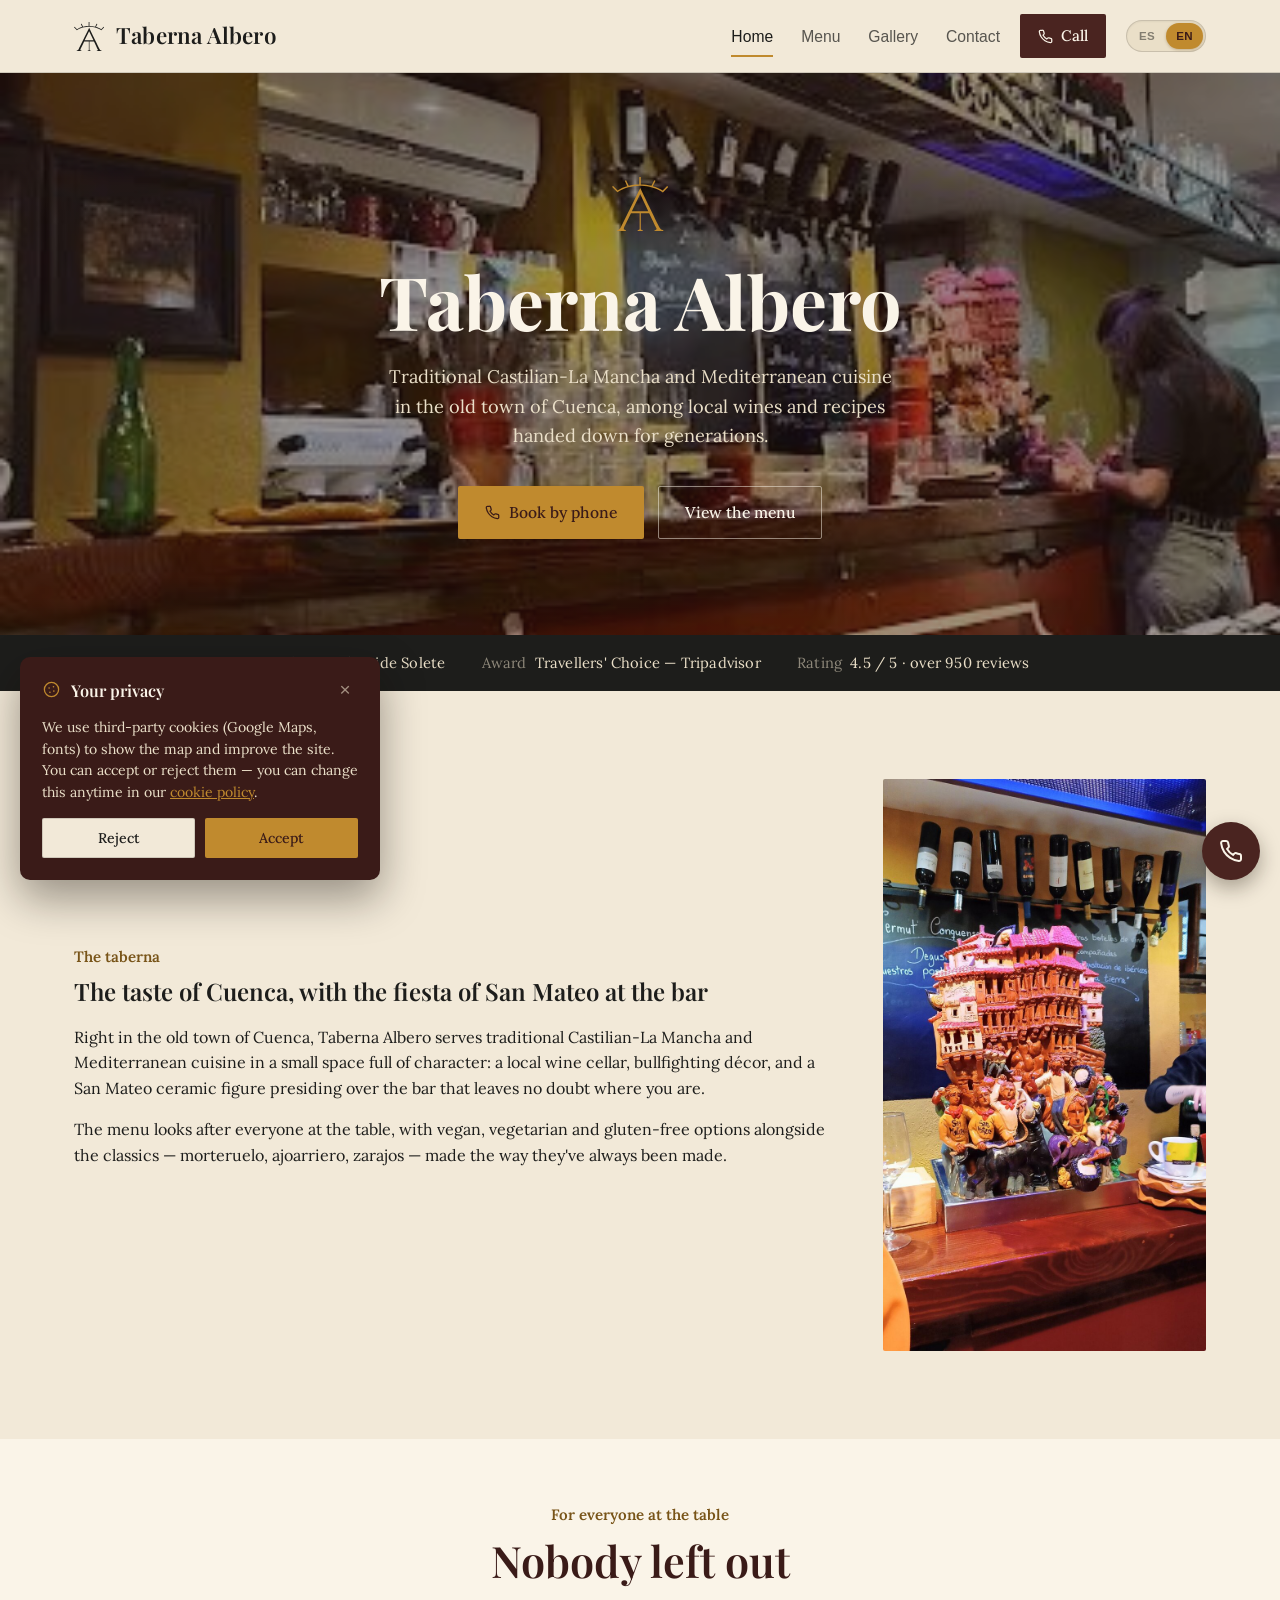
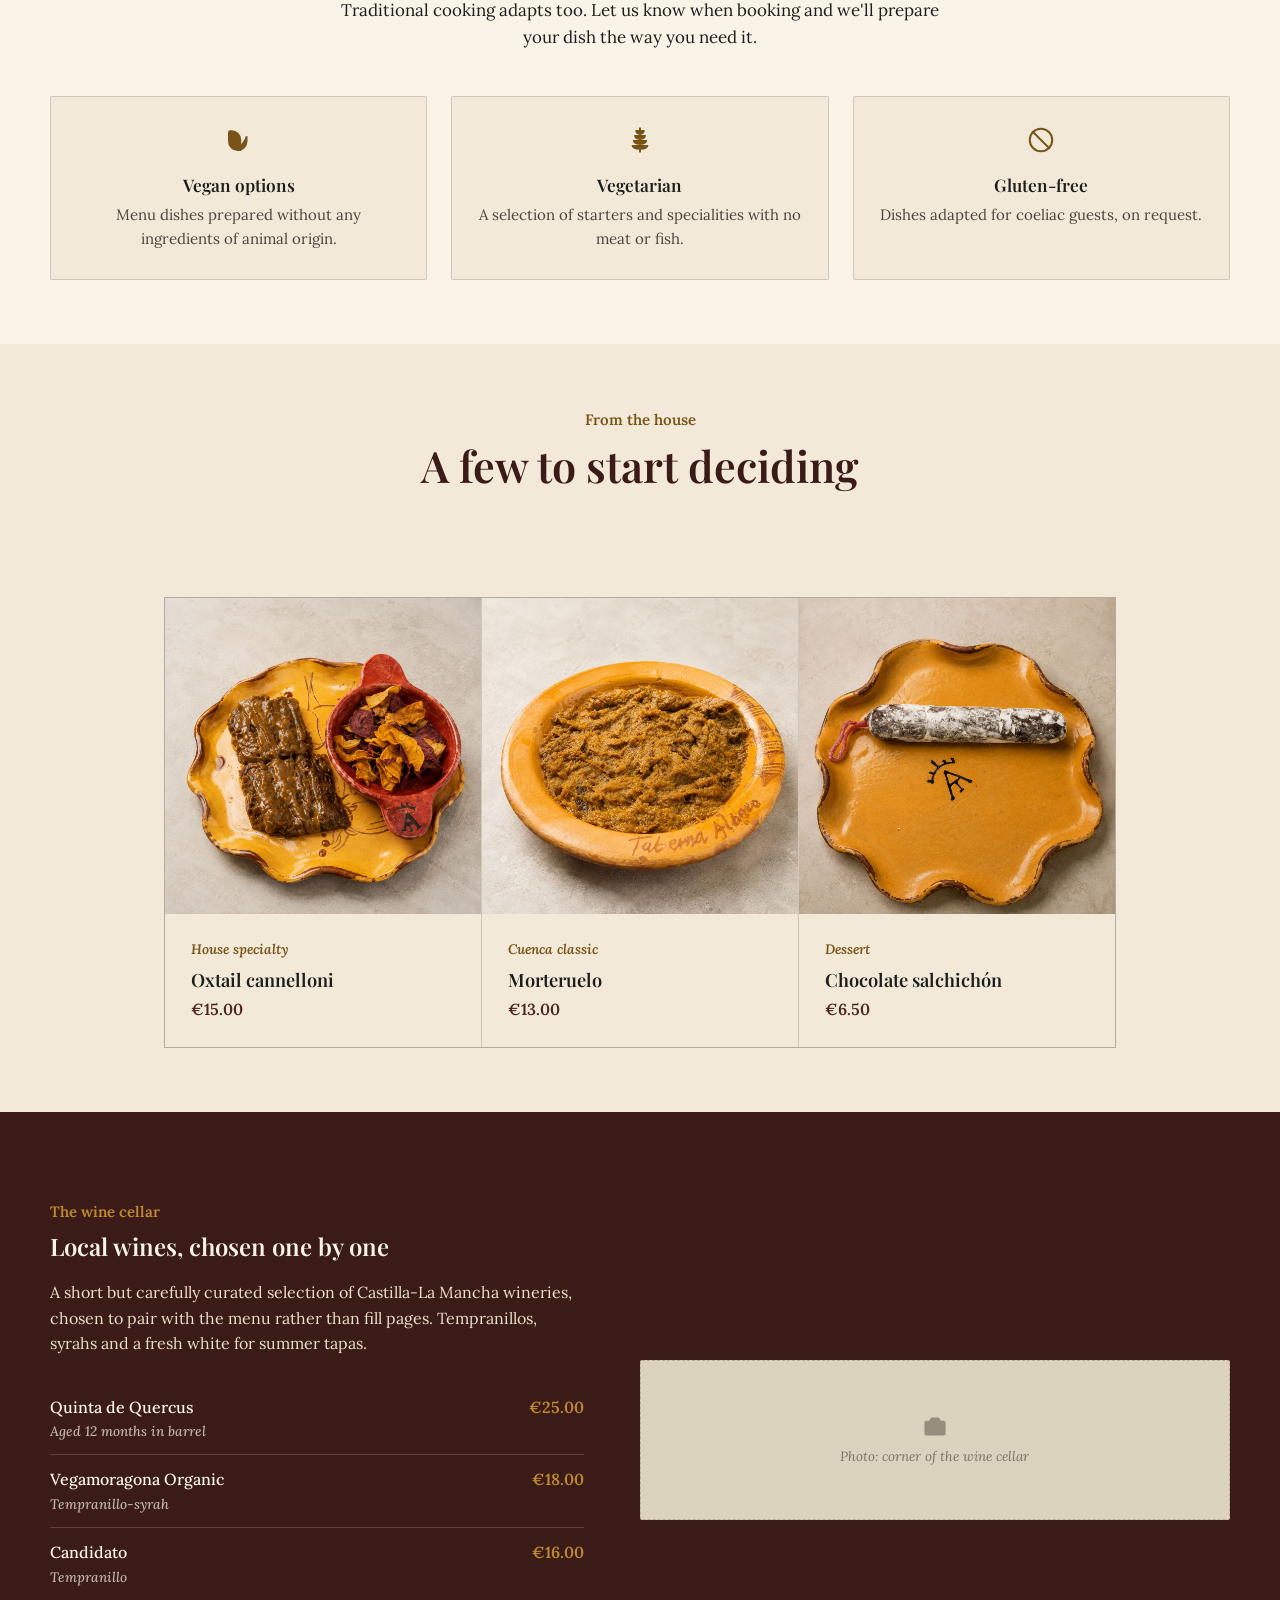
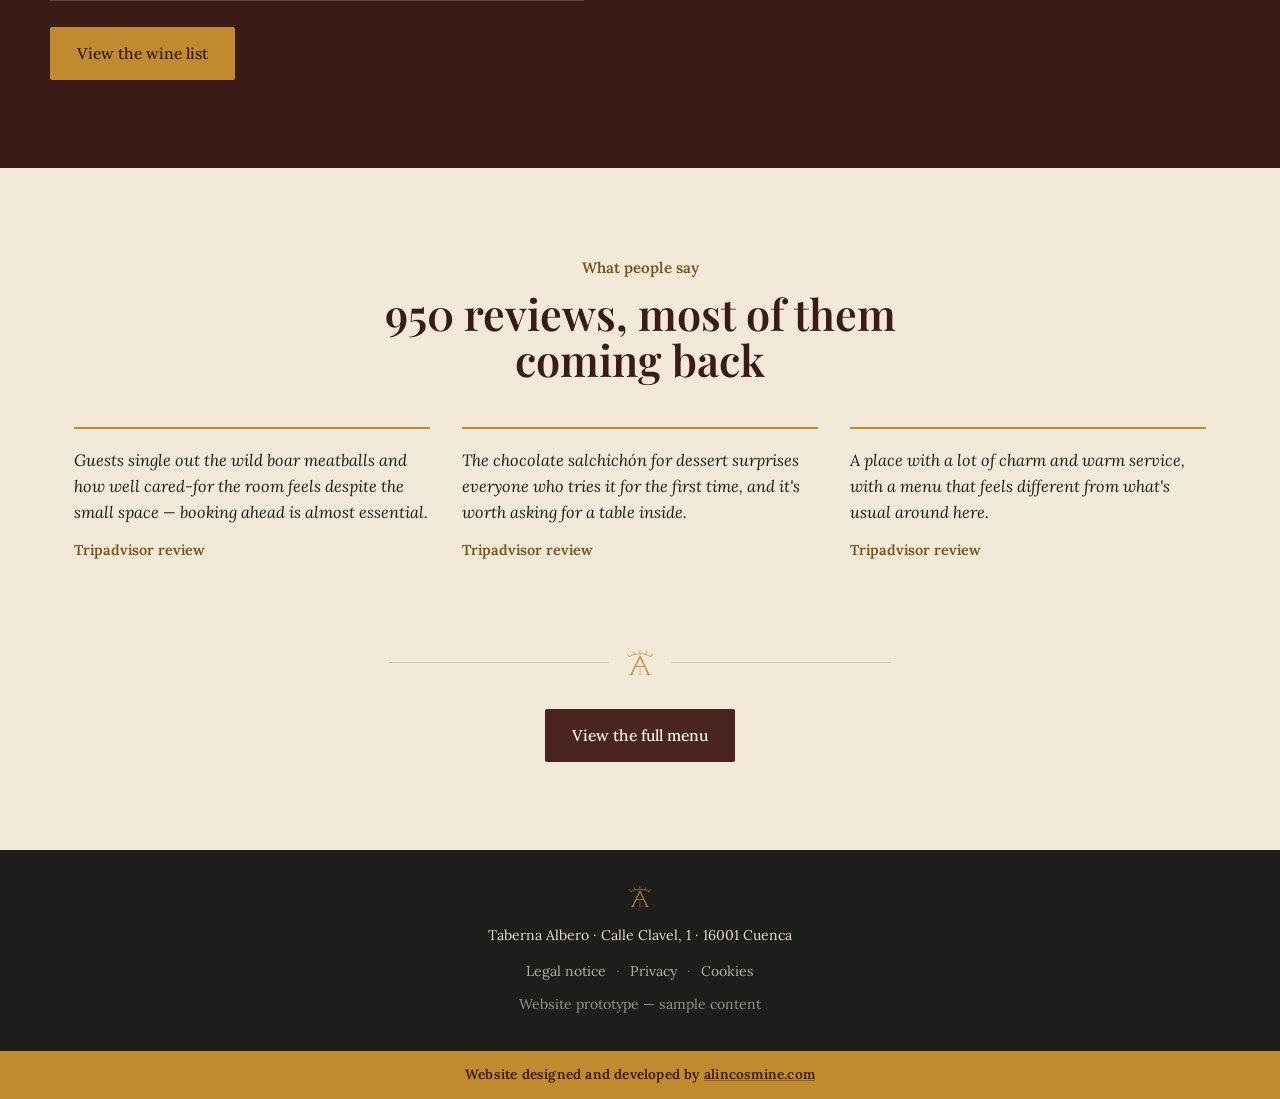
==== commit 070755ab: "Completa el sitemap y actualiza el crédito del footer - sitemap.xml: añade las 6 URLs que faltaban (" ====
--- a/en/index.html
+++ b/en/index.html
@@ -255,7 +255,7 @@
   </div>
   <div style="margin-top:10px; opacity:.6;">Website prototype — sample content</div>
 </footer>
-<div class="footer-credit">Designed by <a href="https://www.alincosmine.com" target="_blank" rel="noopener">alincosmine.com</a></div>
+<div class="footer-credit">Website designed and developed by <a href="https://www.alincosmine.com" target="_blank" rel="noopener">alincosmine.com</a></div>
 
 <div class="cookie-banner" id="cookie-banner">
   <div class="cookie-banner-head">
--- a/style.css
+++ b/style.css
@@ -139,6 +139,7 @@
 .call-btn svg{width:15px; height:15px; flex:none;}
 .nav-toggle{
   display:none; background:none; border:none; cursor:pointer; padding:4px;
+  color:var(--ink);
   -webkit-appearance:none; appearance:none;
   -webkit-tap-highlight-color:transparent; touch-action:manipulation;
 }
@@ -538,6 +539,9 @@
   padding:13px 24px; text-align:center;
   font-size:0.85rem; font-weight:600; letter-spacing:.2px;
 }
+@media (max-width:480px){
+  .footer-credit{padding:12px 64px 12px 20px; font-size:0.78rem; line-height:1.5;}
+}
 .footer-credit a{
   color:inherit; text-decoration:underline;
   text-decoration-color:rgba(58,27,24,.4);
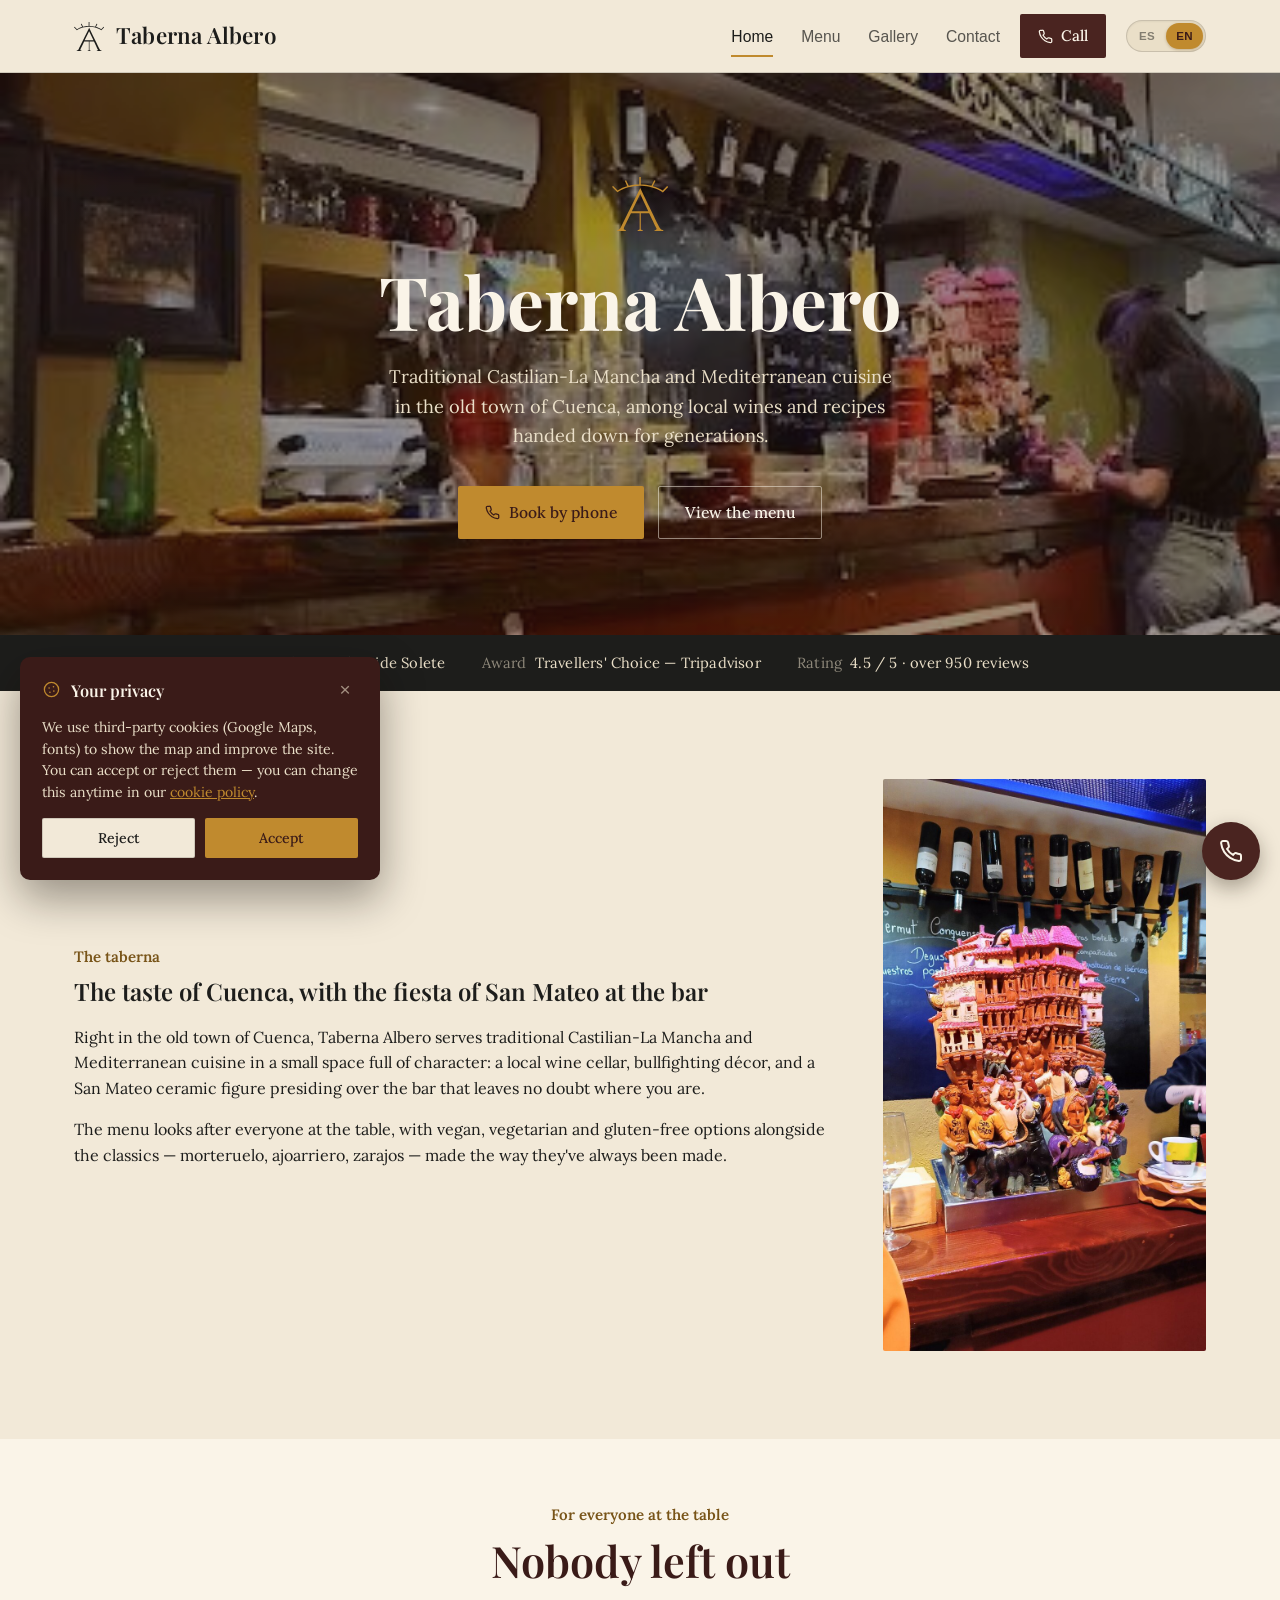
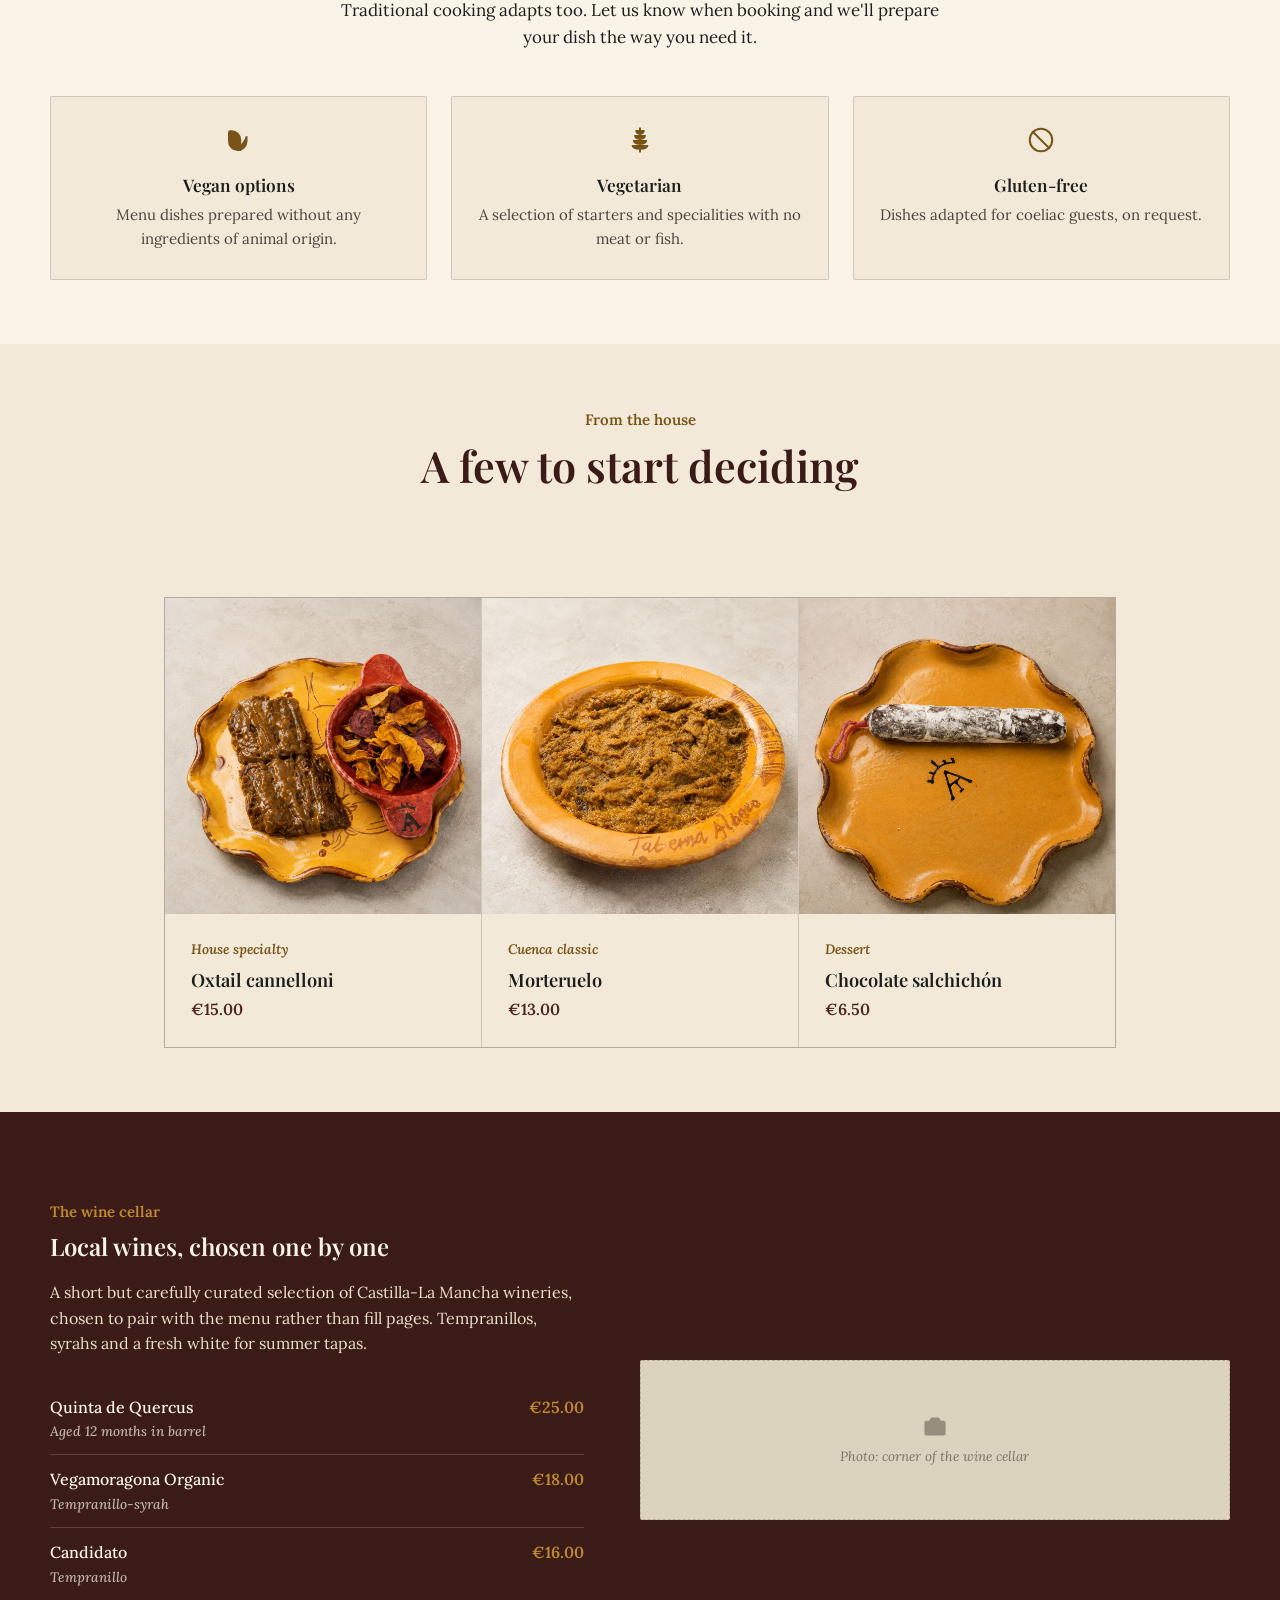
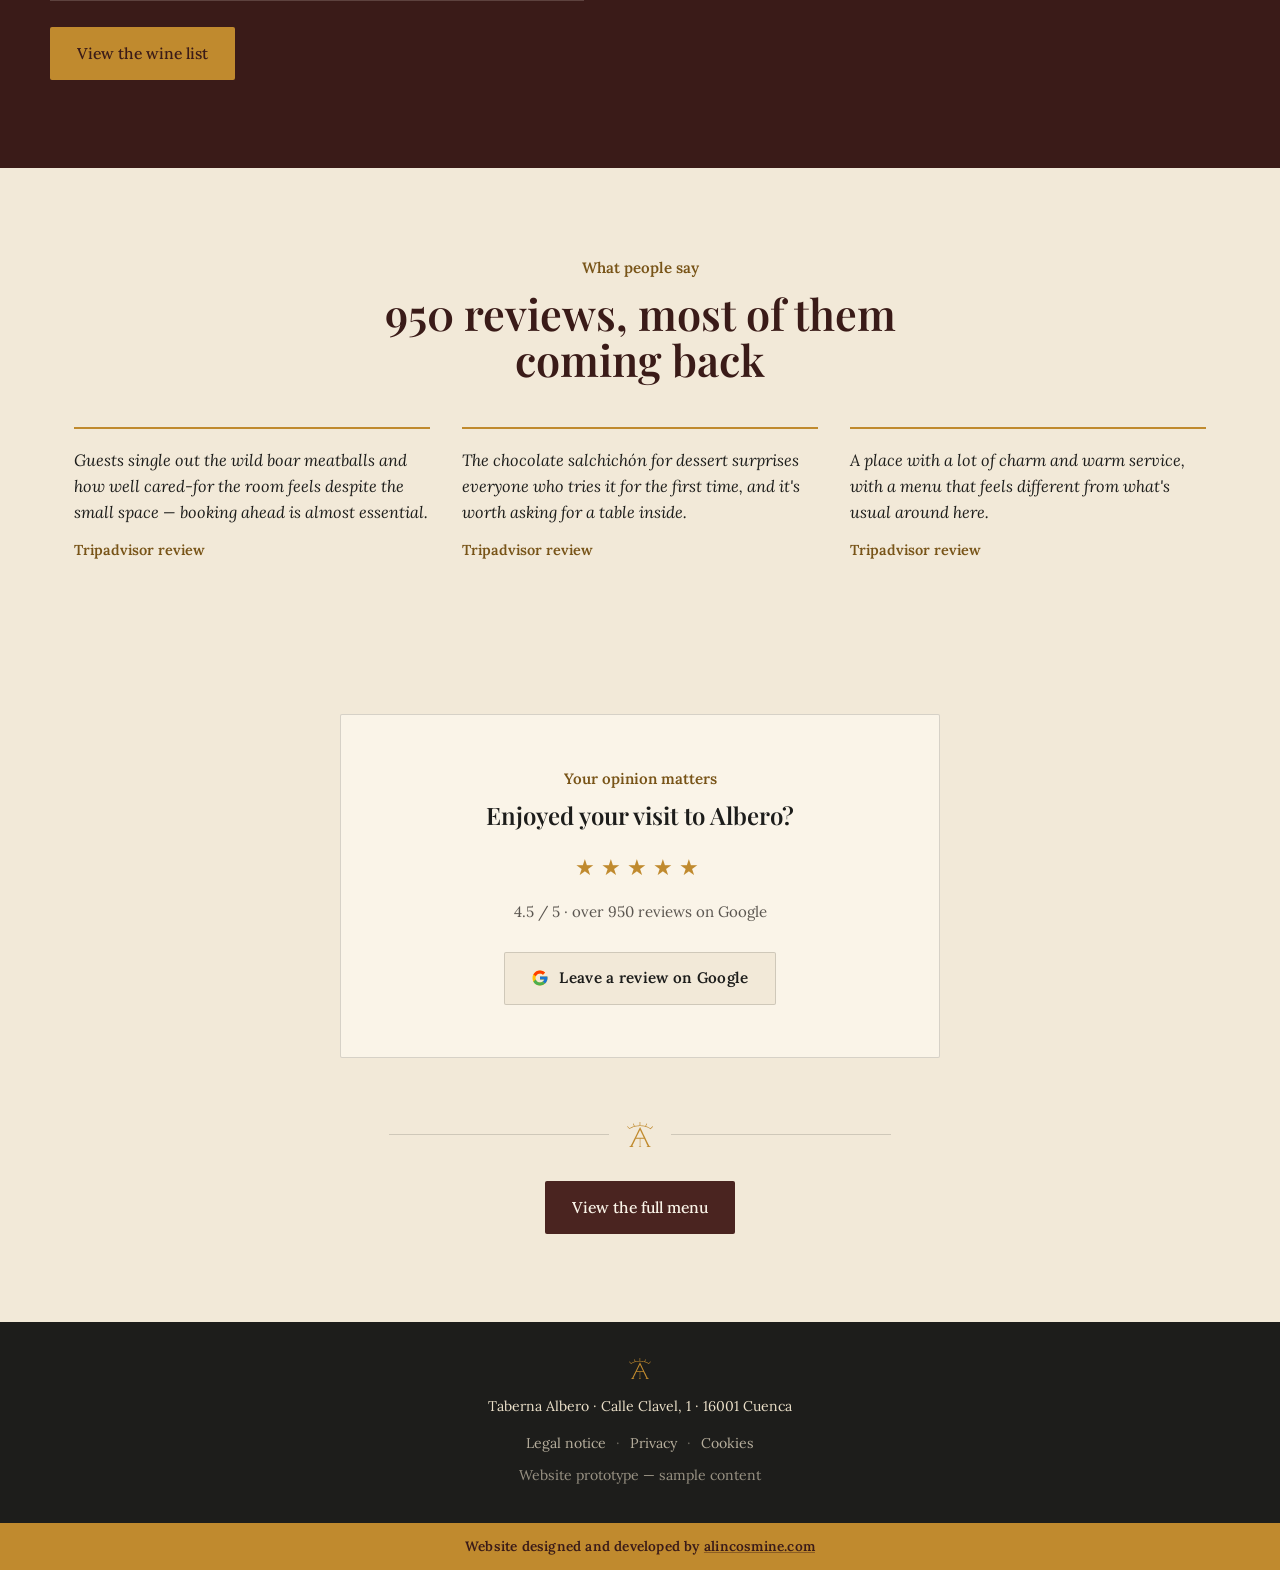
==== commit 9f2a5b21: "Añade tarjeta de reseñas de Google en la portada Nueva sección "¿Te ha gustado tu paso por Albero?" " ====
--- a/en/index.html
+++ b/en/index.html
@@ -237,6 +237,19 @@
   </div>
 </div>
 
+<div class="section tight" style="text-align:center;">
+  <div class="review-card">
+    <div class="kicker">Your opinion matters</div>
+    <h2>Enjoyed your visit to Albero?</h2>
+    <div class="stars" aria-hidden="true">★★★★★</div>
+    <p class="rating-note">4.5 / 5 · over 950 reviews on Google</p>
+    <a class="review-google-btn" href="https://www.google.com/search?q=taberna+albero&oq=taberna+albero&gs_lcrp=EgZjaHJvbWUqCAgAEEUYJxg7MggIABBFGCcYOzIICAEQRRgnGDsyBggCEEUYOzIMCAMQABhDGIAEGIoFMhUIBBAuGEMYrwEYxwEYgAQYigUYjgUyBggFEEUYPDIGCAYQRRg8MgYIBxBFGDzSAQgxNTUxajBqN6gCALACAA&sourceid=chrome&source=chrome.ob&ie=UTF-8#lrd=0xd5d6773c35c1b8f:0x960b1d368f06e639,3,,," target="_blank" rel="noopener">
+      <svg viewBox="0 0 48 48"><path fill="#FFC107" d="M43.611,20.083H42V20H24v8h11.303c-1.649,4.657-6.08,8-11.303,8c-6.627,0-12-5.373-12-12c0-6.627,5.373-12,12-12c3.059,0,5.842,1.154,7.961,3.039l5.657-5.657C34.046,6.053,29.268,4,24,4C12.955,4,4,12.955,4,24c0,11.045,8.955,20,20,20c11.045,0,20-8.955,20-20C44,22.659,43.862,21.35,43.611,20.083z"/><path fill="#FF3D00" d="M6.306,14.691l6.571,4.819C14.655,15.108,18.961,12,24,12c3.059,0,5.842,1.154,7.961,3.039l5.657-5.657C34.046,6.053,29.268,4,24,4C16.318,4,9.656,8.337,6.306,14.691z"/><path fill="#4CAF50" d="M24,44c5.166,0,9.86-1.977,13.409-5.192l-6.19-5.238C29.211,35.091,26.715,36,24,36c-5.202,0-9.619-3.317-11.283-7.946l-6.522,5.025C9.505,39.556,16.227,44,24,44z"/><path fill="#1976D2" d="M43.611,20.083H42V20H24v8h11.303c-0.792,2.237-2.231,4.166-4.087,5.571c0.001-0.001,0.002-0.001,0.003-0.002l6.19,5.238C36.971,39.205,44,34,44,24C44,22.659,43.862,21.35,43.611,20.083z"/></svg>
+      Leave a review on Google
+    </a>
+  </div>
+</div>
+
 <div class="section" style="text-align:center; padding-top:0;">
   <div class="divider-mark" style="margin-bottom:34px;">
     <span class="line"></span><span class="mark"><svg viewBox="0 0 927 889.61" xmlns="http://www.w3.org/2000/svg"><path d="M0,162l89,91,45-29,46-23,49-19,40-12,49-11,61-9,37-3,24-1h50l43,3,42,5,44,8,55,14,39,13,41,17,48,25,36,24,89-92-19-15-72,75h-2l-34-21-36-18-49-20-40-13,2-6,40-83-2-2-19-8-7,12-32,69-7,12-43-10-45-7-39-4-14-1-35-1V1l-1-1h-23l-1,122-51,2-46,5-42,7-33,8-7-12-37-80h-2l-20,10,40,89-41,12-38,15-52,26-28,18L19,147,0,162ZM820.96,869.26s-17.06-7.71-30-25.56c-15.56-21.46-148.08-292.05-324.92-663.66-174.41,356.8-303.47,616.3-319.95,646.83-6.16,11.4-17.21,29.01-37.44,40.3-10.32,5.77-19.82,8.1-25.17,9.13v13.31h144.52v-12.26c-12.41-3.03-20.98-7.59-26.61-11.35-1.68-1.12-2.22-1.59-2.61-1.96-9.47-9.1.39-34.12,4.94-44.49,36.43-74.5,72.86-149.01,109.29-223.52h142.14v259.73c-1.01,2.69-4.15,9.96-12,15.26-9.18,6.21-18.63,5.56-21.26,5.28v13.31h86.77v-12.62c-2.48.21-14.89,1.02-24.94-7.92-5.55-4.94-7.97-10.69-9-13.8v-259.27h137.28c64.27,135.34,109.94,230.68,117.36,242.98,1.13,1.87,5.43,8.56,3.91,16.19-1.23,6.19-5.73,10.14-8.12,12.23-9.2,8.07-20.51,8.64-24.94,8.61v13.11h144v-13.99c-5.49-.43-13.99-1.68-23.25-5.87ZM327,563.46l136.84-282.13,133.94,282.13h-270.78Z" fill="currentColor"/></svg></span><span class="line"></span>
--- a/style.css
+++ b/style.css
@@ -350,6 +350,29 @@
 .testi .who{font-size:0.9rem; color:var(--ochre-dark); font-weight:600;}
 @media (max-width:820px){ .testi-grid{grid-template-columns:1fr; gap:36px;} }
 
+/* Google review card */
+.review-card{
+  max-width:600px; margin:0 auto;
+  border:1px solid var(--line); border-radius:2px;
+  background:var(--cream);
+  padding:52px 40px;
+}
+.review-card h2{margin-top:12px;}
+.review-card .stars{color:var(--ochre); font-size:1.4rem; letter-spacing:6px; margin:20px 0 12px;}
+.review-card .rating-note{color:#5b5650; font-size:0.94rem; margin-bottom:28px;}
+.review-google-btn{
+  display:inline-flex; align-items:center; gap:10px;
+  border:1px solid var(--line); background:var(--sand);
+  padding:13px 26px; border-radius:2px; text-decoration:none;
+  color:var(--ink); font-size:0.95rem; font-weight:600; letter-spacing:.3px;
+  transition:background .15s ease, border-color .15s ease;
+}
+.review-google-btn:hover{background:var(--sand-2); border-color:var(--ochre);}
+.review-google-btn svg{width:18px; height:18px; flex:none;}
+@media (max-width:640px){
+  .review-card{padding:40px 24px;}
+}
+
 /* Bodega */
 .bodega{background:var(--wine-2); color:var(--cream);}
 .bodega .section-head h2{color:var(--cream);}
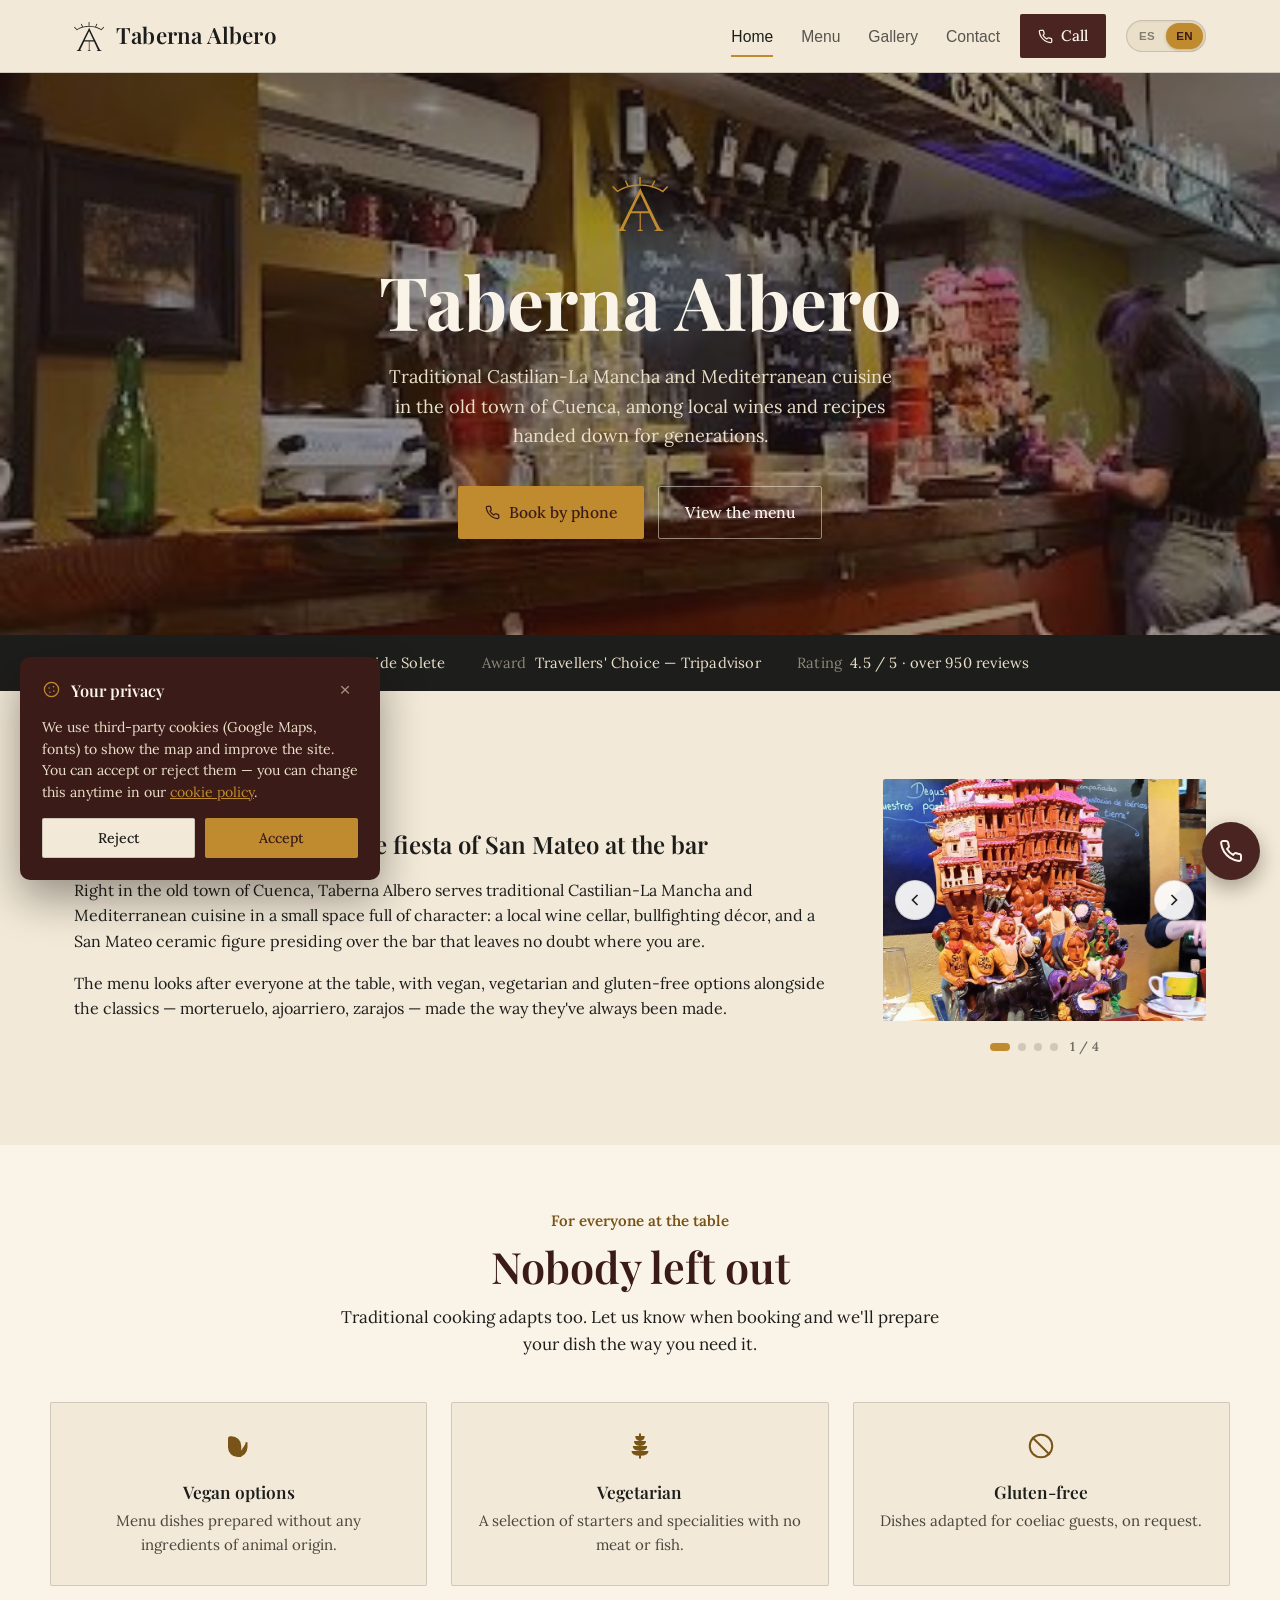
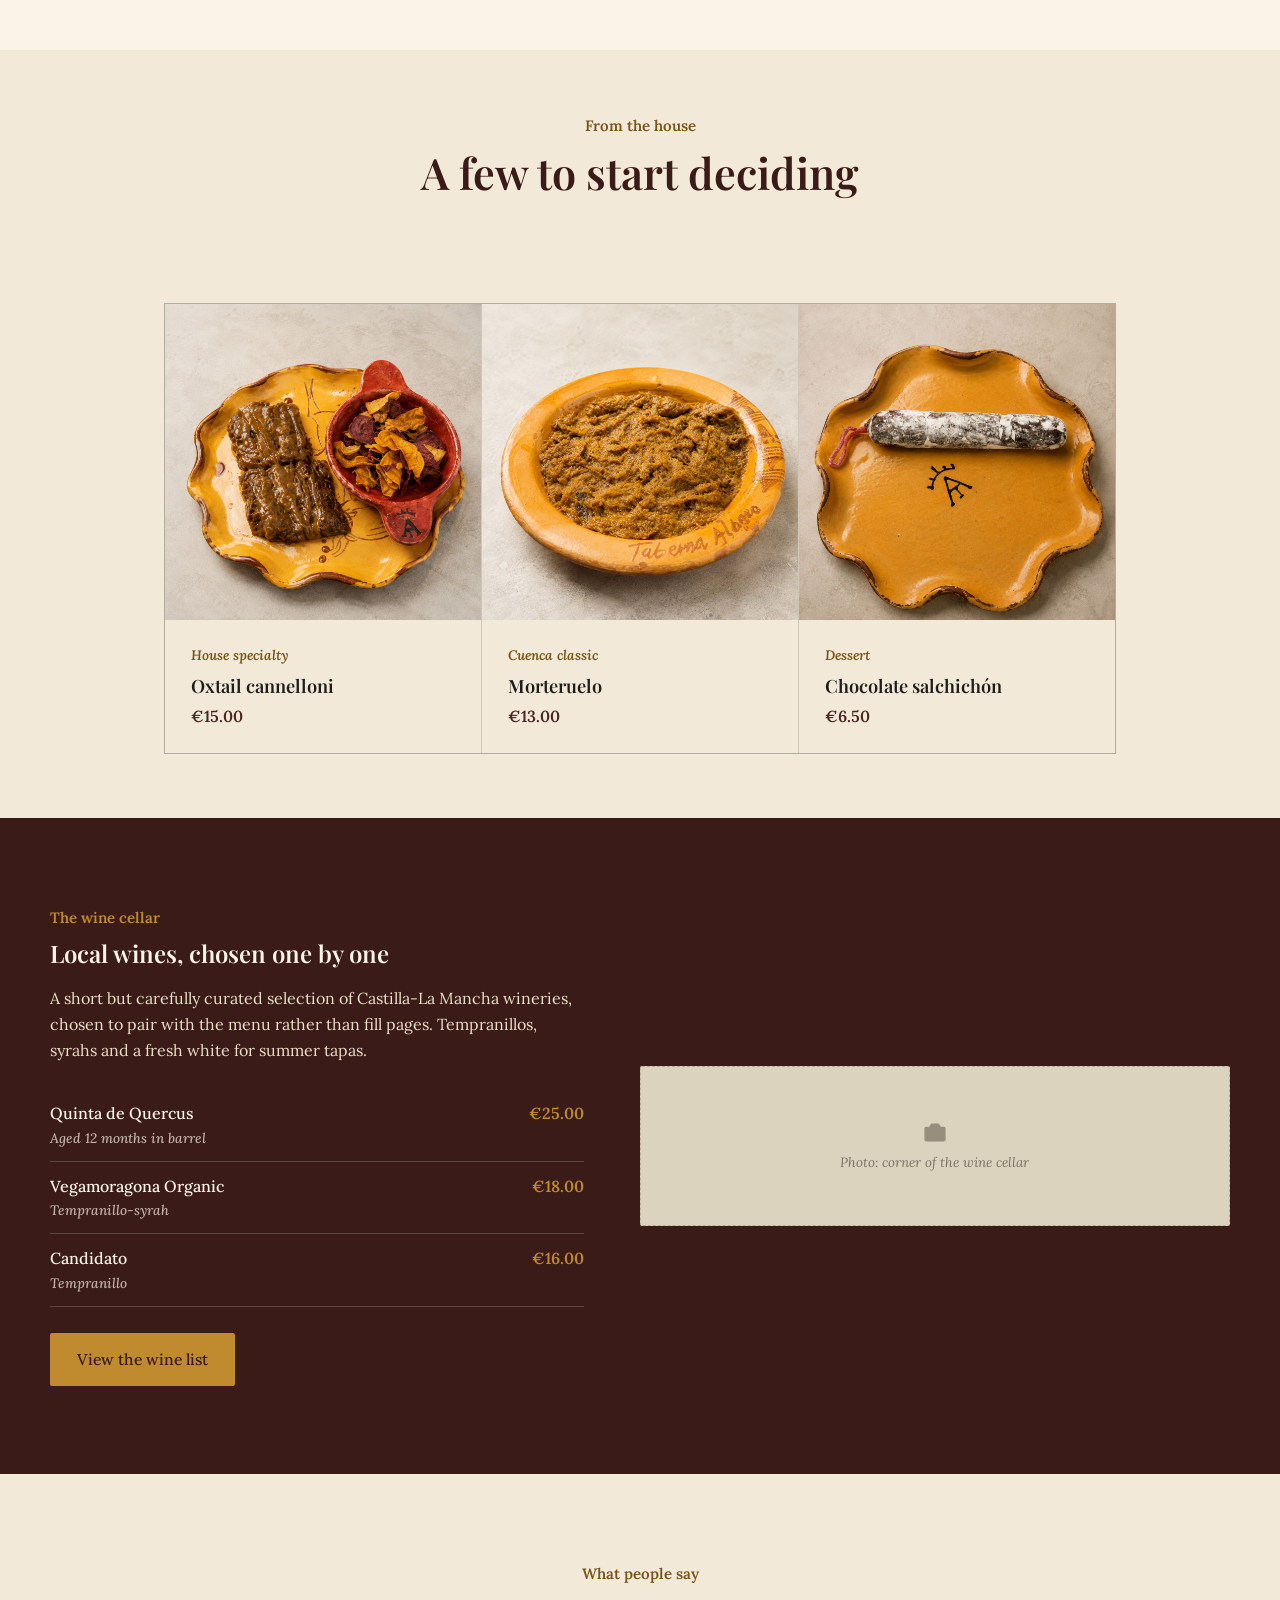
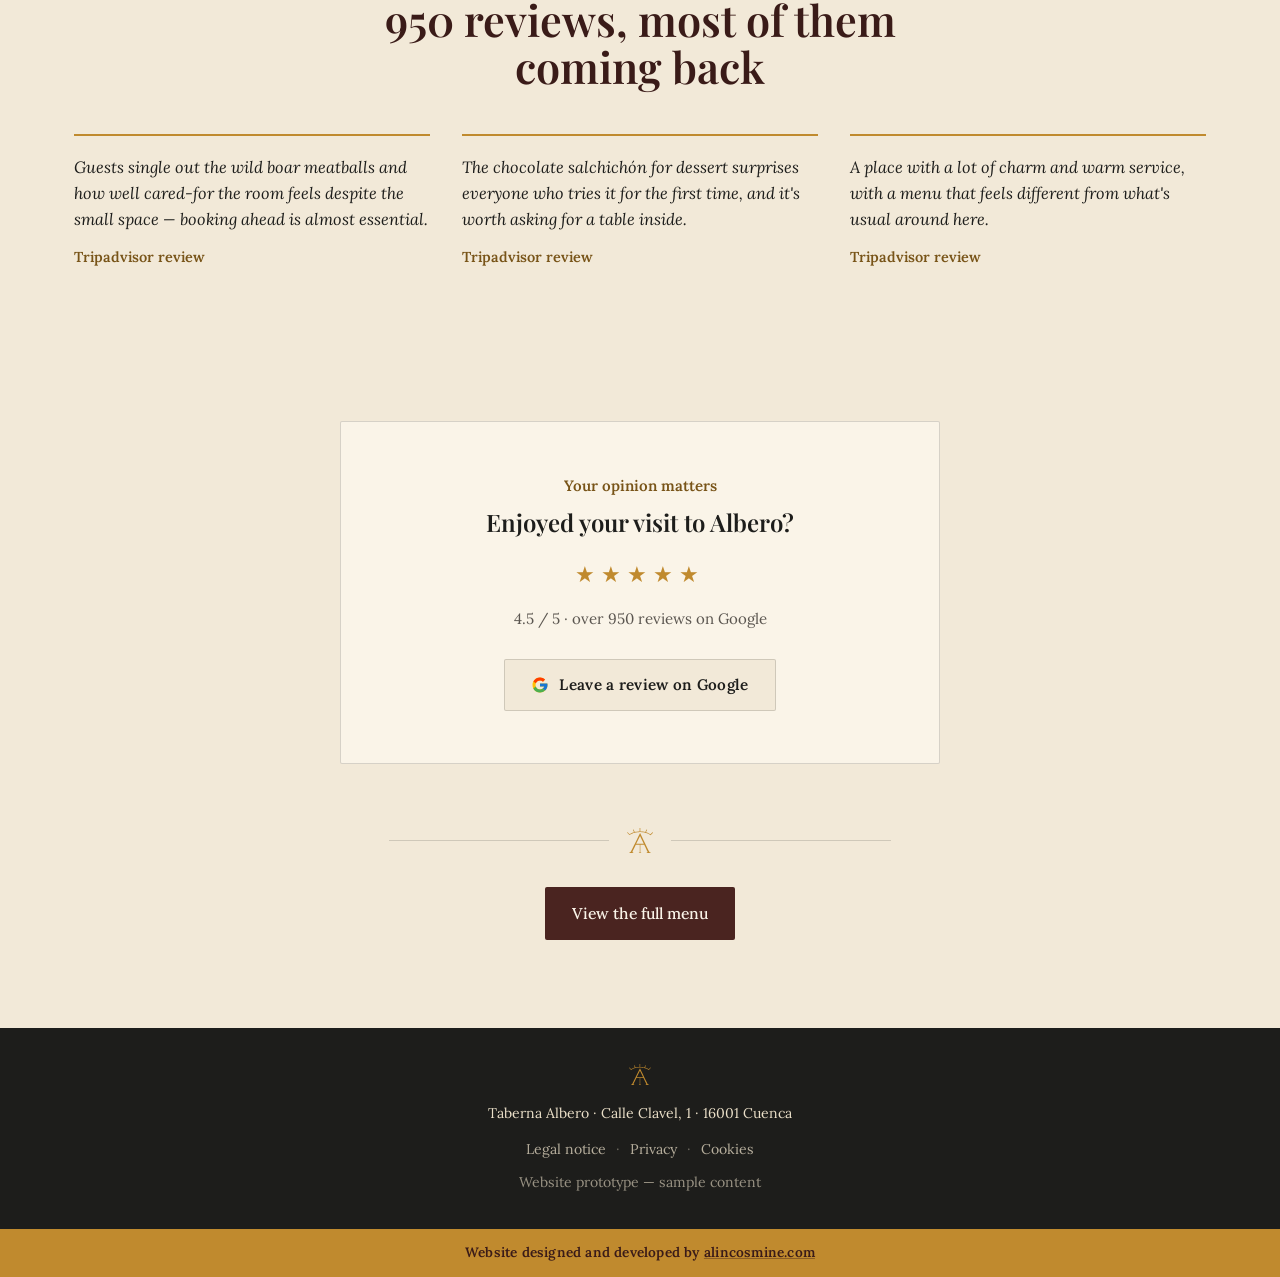
==== commit a826ff68: "Convierte la foto de "La taberna" en un carrusel de fotos Añade un carrusel con flechas prev/next ci" ====
--- a/en/index.html
+++ b/en/index.html
@@ -131,7 +131,22 @@
       <p style="margin-bottom:16px;">Right in the old town of Cuenca, Taberna Albero serves traditional Castilian-La Mancha and Mediterranean cuisine in a small space full of character: a local wine cellar, bullfighting décor, and a San Mateo ceramic figure presiding over the bar that leaves no doubt where you are.</p>
       <p>The menu looks after everyone at the table, with vegan, vegetarian and gluten-free options alongside the classics — morteruelo, ajoarriero, zarajos — made the way they've always been made.</p>
     </div>
-    <img src="../img/escultura-sanmateo.jpg" alt="San Mateo ceramic figures at the Taberna Albero bar">
+    <div class="photo-carousel" data-images='[{"src":"../img/escultura-sanmateo.jpg","alt":"San Mateo ceramic figures at the Taberna Albero bar"},{"src":"../img/entrada-fachada.jpg","alt":"Entrance of Taberna Albero"},{"src":"../img/comedor-azulejo.jpg","alt":"Dining room with hydraulic tile floor"},{"src":"../img/bar-logo-cristal.jpg","alt":"Corner with the frosted-glass logo"}]'>
+      <div class="photo-carousel-frame">
+        <img class="photo-carousel-img" src="../img/escultura-sanmateo.jpg" alt="San Mateo ceramic figures at the Taberna Albero bar">
+        <button class="carousel-arrow prev" type="button" aria-label="Previous photo"><svg viewBox="0 0 24 24" fill="none" stroke="currentColor" stroke-width="2"><path d="M15 6l-6 6 6 6"/></svg></button>
+        <button class="carousel-arrow next" type="button" aria-label="Next photo"><svg viewBox="0 0 24 24" fill="none" stroke="currentColor" stroke-width="2"><path d="M9 6l6 6-6 6"/></svg></button>
+      </div>
+      <div class="carousel-footer">
+        <div class="carousel-dots">
+          <button class="dot active" type="button" aria-label="Go to photo 1"></button>
+          <button class="dot" type="button" aria-label="Go to photo 2"></button>
+          <button class="dot" type="button" aria-label="Go to photo 3"></button>
+          <button class="dot" type="button" aria-label="Go to photo 4"></button>
+        </div>
+        <span class="carousel-count">1 / 4</span>
+      </div>
+    </div>
   </div>
 </div>
 
--- a/style.css
+++ b/style.css
@@ -294,6 +294,33 @@
   .about-grid.reverse .media{order:initial;}
 }
 
+/* Photo carousel */
+.photo-carousel{display:flex; flex-direction:column; gap:16px; min-width:0;}
+.photo-carousel-frame{
+  position:relative; border-radius:2px; overflow:hidden;
+  aspect-ratio:4/3; background:var(--ph-bg);
+}
+.photo-carousel-img{width:100%; height:100%; object-fit:cover; display:block; transition:opacity .3s ease;}
+.carousel-arrow{
+  position:absolute; top:50%; transform:translateY(-50%);
+  width:40px; height:40px; border-radius:50%; border:1px solid var(--line);
+  background:rgba(255,255,255,.92); color:var(--ink);
+  display:flex; align-items:center; justify-content:center;
+  cursor:pointer; padding:0; transition:background .2s ease, transform .15s ease;
+}
+.carousel-arrow:hover{background:#fff; transform:translateY(-50%) scale(1.06);}
+.carousel-arrow svg{width:20px; height:20px;}
+.carousel-arrow.prev{left:12px;}
+.carousel-arrow.next{right:12px;}
+.carousel-footer{display:flex; align-items:center; justify-content:center; gap:12px;}
+.carousel-dots{display:flex; align-items:center; gap:8px;}
+.carousel-dots .dot{
+  width:8px; height:8px; border-radius:50%; border:none; padding:0;
+  background:var(--line); cursor:pointer; transition:background .2s ease, width .2s ease;
+}
+.carousel-dots .dot.active{background:var(--ochre); width:20px; border-radius:4px;}
+.carousel-count{font-size:.8rem; font-weight:600; letter-spacing:.3px; color:var(--ink); opacity:.6;}
+
 .divider-mark{
   display:flex; align-items:center; justify-content:center; gap:18px;
   color:var(--ochre); margin:0 auto;
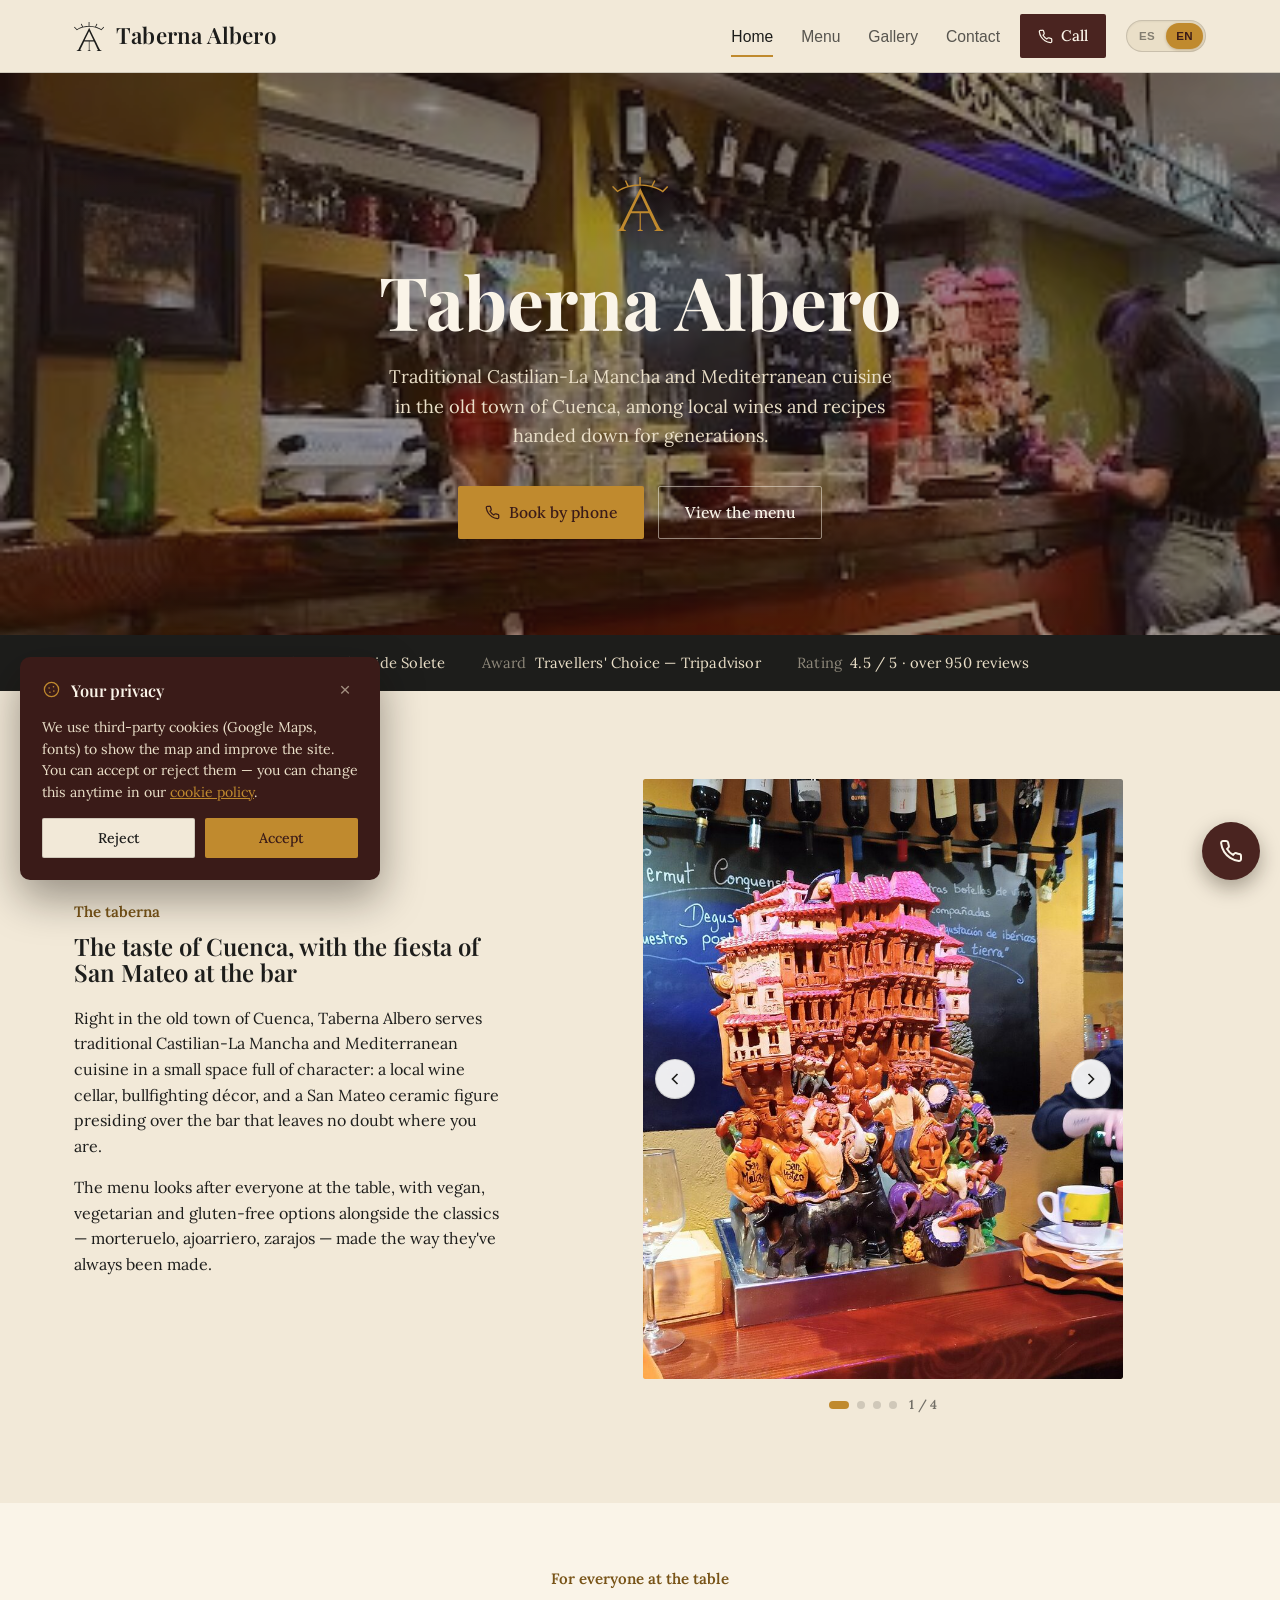
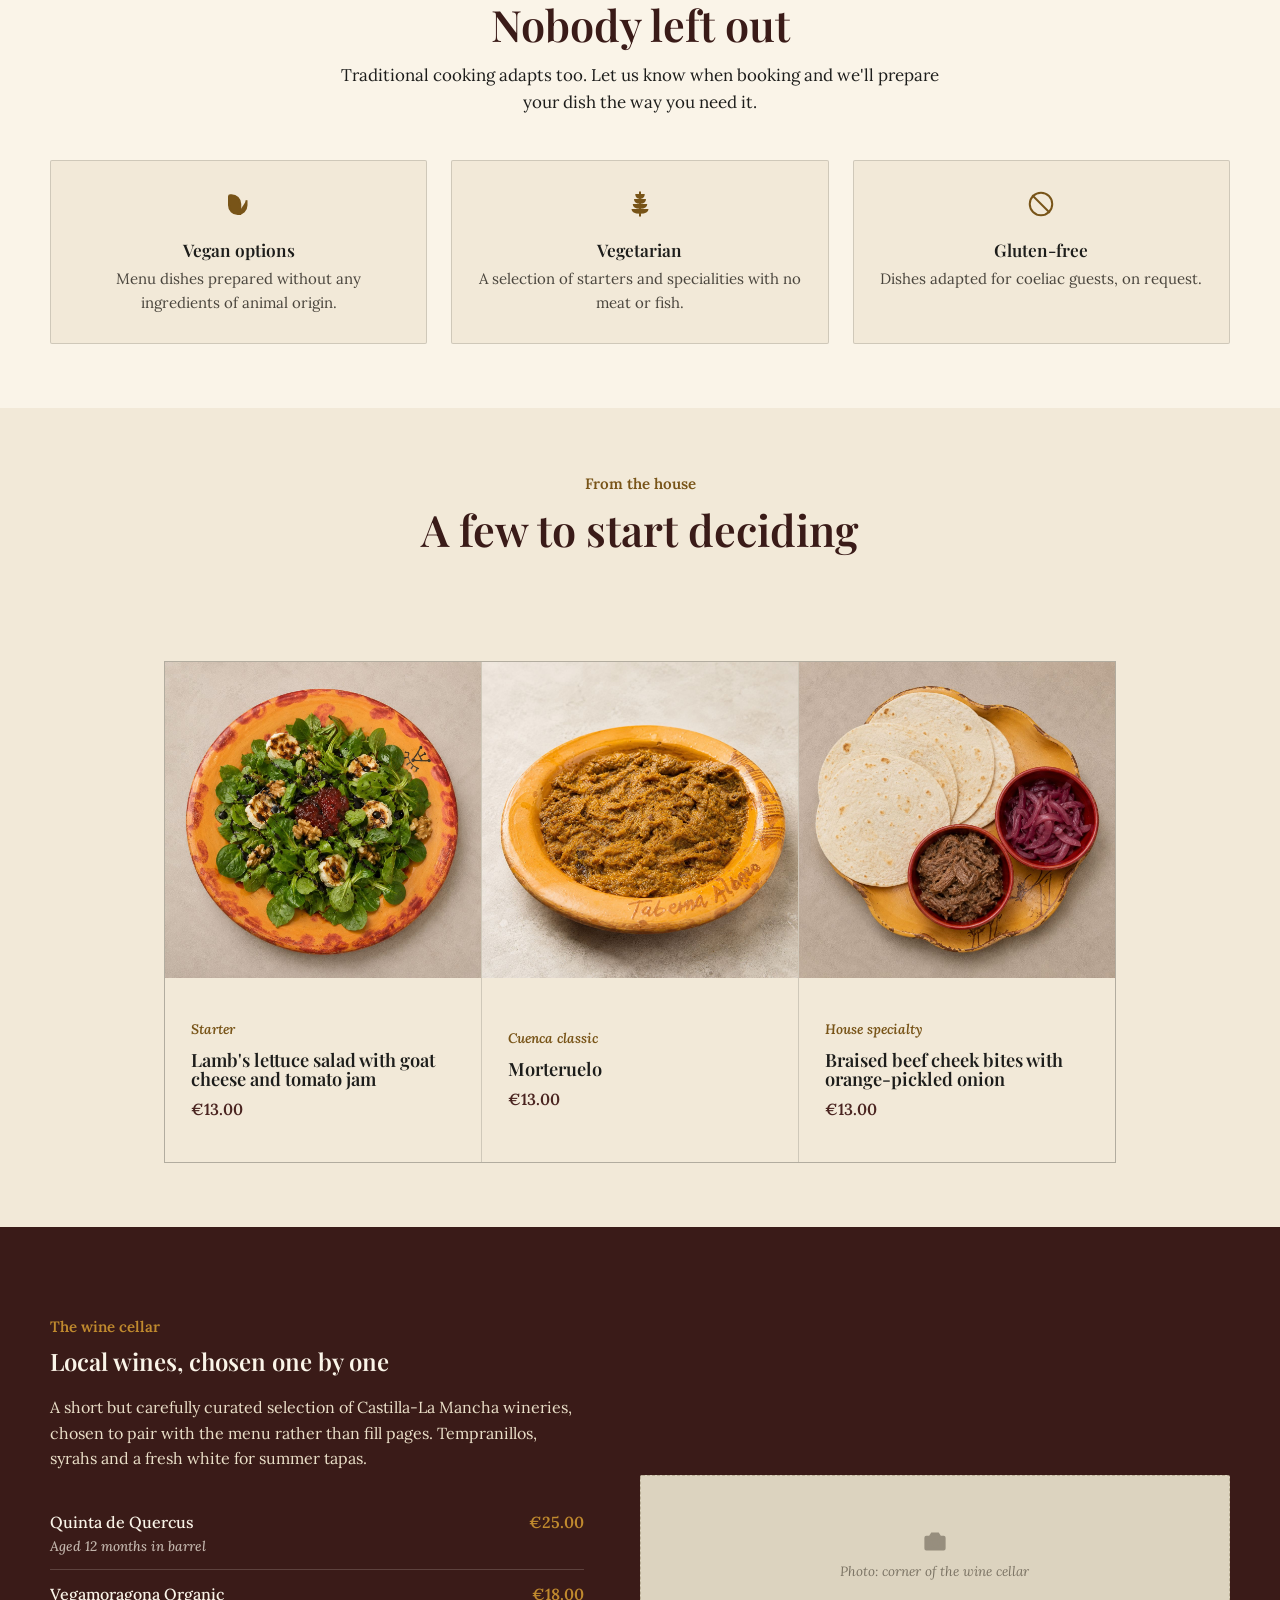
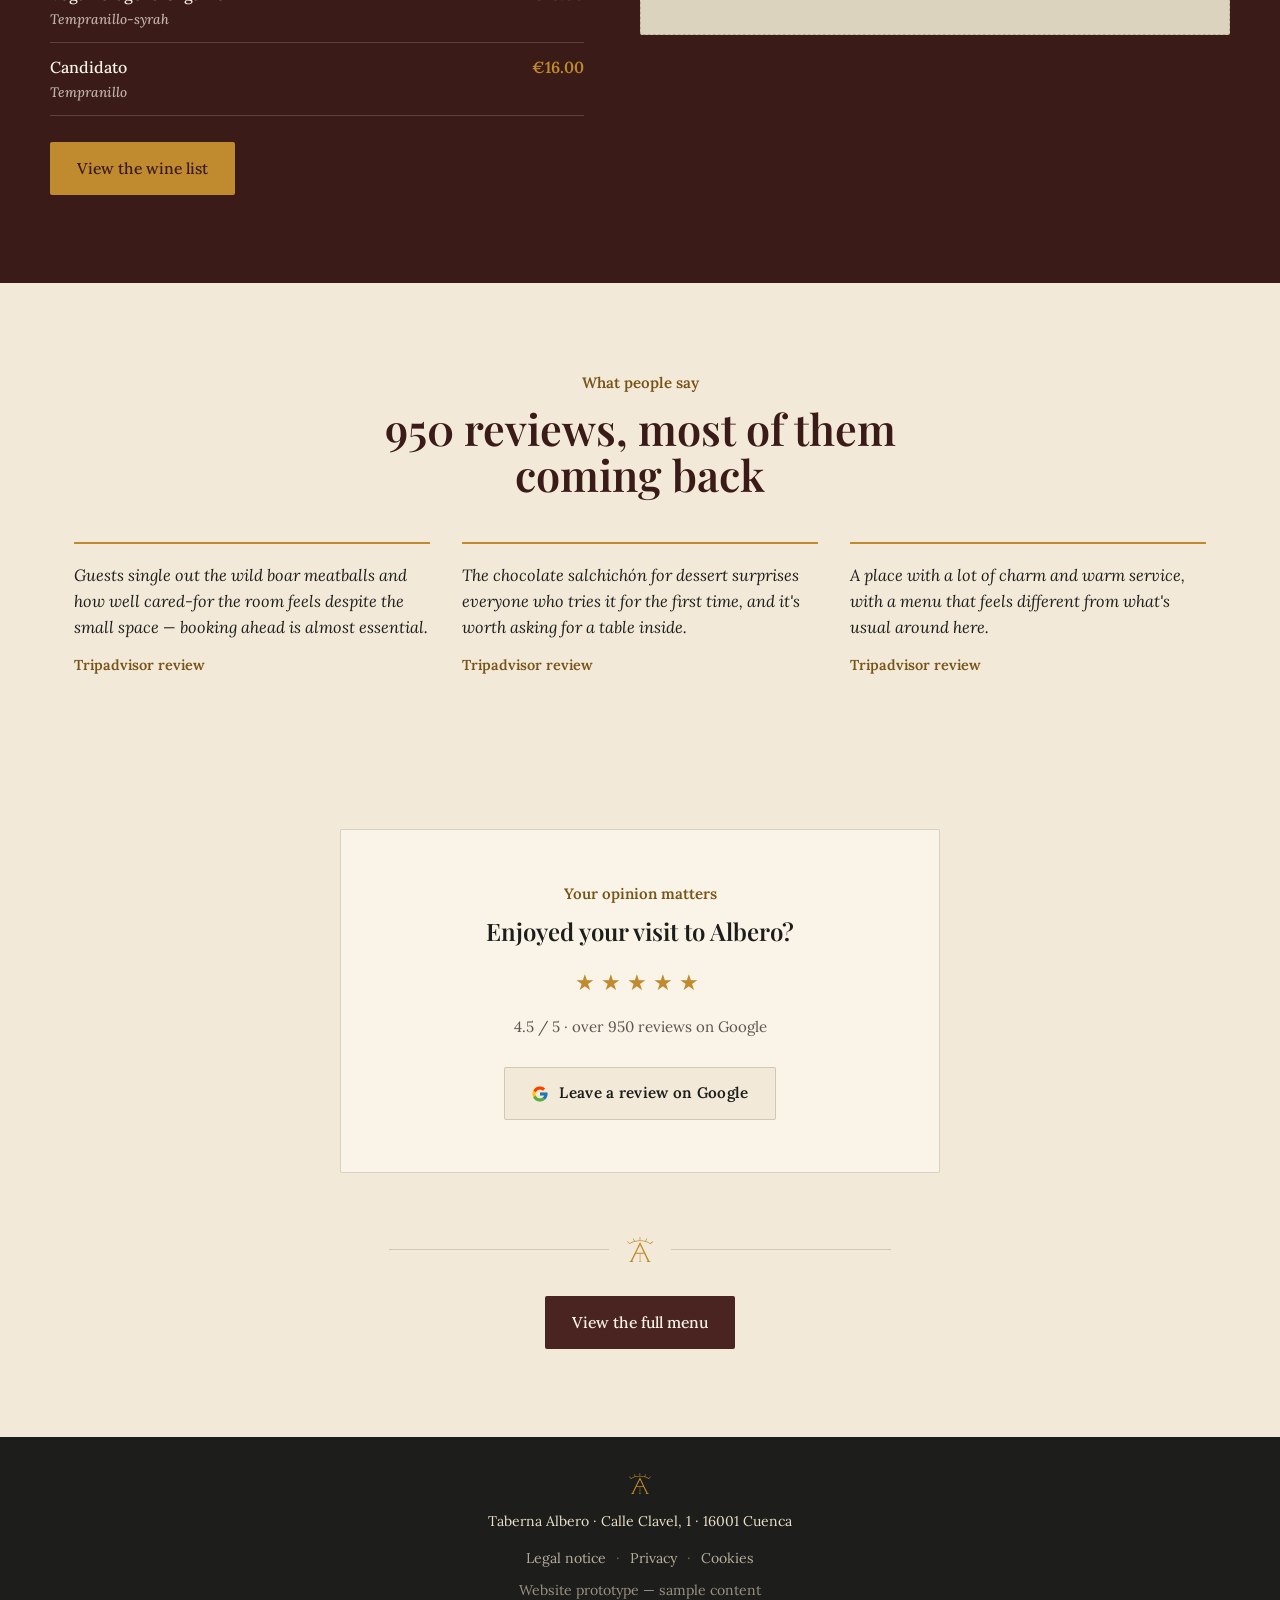
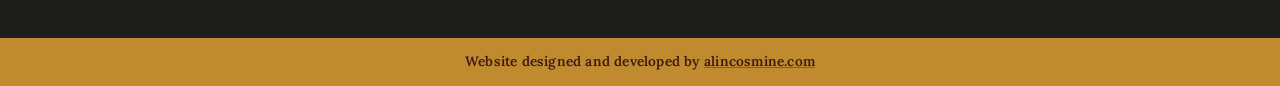
==== commit 08931299: "Actualiza las fotos del carrusel de "La taberna" con 3 fotos nuevas Sustituye entrada-fachada/comedo" ====
--- a/en/index.html
+++ b/en/index.html
@@ -131,7 +131,7 @@
       <p style="margin-bottom:16px;">Right in the old town of Cuenca, Taberna Albero serves traditional Castilian-La Mancha and Mediterranean cuisine in a small space full of character: a local wine cellar, bullfighting décor, and a San Mateo ceramic figure presiding over the bar that leaves no doubt where you are.</p>
       <p>The menu looks after everyone at the table, with vegan, vegetarian and gluten-free options alongside the classics — morteruelo, ajoarriero, zarajos — made the way they've always been made.</p>
     </div>
-    <div class="photo-carousel" data-images='[{"src":"../img/escultura-sanmateo.jpg","alt":"San Mateo ceramic figures at the Taberna Albero bar"},{"src":"../img/entrada-fachada.jpg","alt":"Entrance of Taberna Albero"},{"src":"../img/comedor-azulejo.jpg","alt":"Dining room with hydraulic tile floor"},{"src":"../img/bar-logo-cristal.jpg","alt":"Corner with the frosted-glass logo"}]'>
+    <div class="photo-carousel" data-images='[{"src":"../img/escultura-sanmateo.jpg","alt":"San Mateo ceramic figures at the Taberna Albero bar"},{"src":"../img/interior-barra-vinos.jpg","alt":"Bar at Taberna Albero with the wine selection"},{"src":"../img/sala-arco-azulejo.jpg","alt":"Dining room at Taberna Albero with the San Mateo festival posters"},{"src":"../img/fachada-noche.jpg","alt":"Facade of Taberna Albero at night"}]'>
       <div class="photo-carousel-frame">
         <img class="photo-carousel-img" src="../img/escultura-sanmateo.jpg" alt="San Mateo ceramic figures at the Taberna Albero bar">
         <button class="carousel-arrow prev" type="button" aria-label="Previous photo"><svg viewBox="0 0 24 24" fill="none" stroke="currentColor" stroke-width="2"><path d="M15 6l-6 6 6 6"/></svg></button>
--- a/style.css
+++ b/style.css
@@ -281,7 +281,7 @@
 .section-head p{margin-top:14px; font-size:1.06rem; max-width:56ch;}
 
 .about-grid{
-  display:grid; grid-template-columns:1.4fr 0.6fr; gap:56px; align-items:center;
+  display:grid; grid-template-columns:minmax(0,0.8fr) minmax(0,1.2fr); gap:56px; align-items:center;
 }
 .about-grid img, .about-grid .ph{border-radius:2px; min-width:0;}
 .about-grid > *{min-width:0;}
@@ -295,10 +295,10 @@
 }
 
 /* Photo carousel */
-.photo-carousel{display:flex; flex-direction:column; gap:16px; min-width:0;}
+.photo-carousel{display:flex; flex-direction:column; gap:16px; width:100%; max-width:480px; margin:0 auto;}
 .photo-carousel-frame{
-  position:relative; border-radius:2px; overflow:hidden;
-  aspect-ratio:4/3; background:var(--ph-bg);
+  position:relative; border-radius:2px; overflow:hidden; width:100%;
+  aspect-ratio:4/5; background:var(--ph-bg); flex-shrink:0;
 }
 .photo-carousel-img{width:100%; height:100%; object-fit:cover; display:block; transition:opacity .3s ease;}
 .carousel-arrow{
@@ -340,7 +340,7 @@
 .dish-grid .dish.fading{opacity:0;}
 .dish .dish-photo{aspect-ratio:1/1; height:auto; overflow:hidden;}
 .dish .dish-photo img, .dish .dish-photo.ph{height:100%; width:100%; object-fit:cover; border-radius:0; min-height:0;}
-.dish .dish-body{padding:24px 26px;}
+.dish .dish-body{padding:24px 26px; min-height:184px; display:flex; flex-direction:column; justify-content:center;}
 .dish .cat{font-size:0.86rem; font-style:italic; color:var(--ochre-dark); font-weight:600; margin-bottom:10px;}
 .dish h3{font-weight:600; font-size:1.14rem; margin-bottom:8px;}
 .dish .price{color:var(--wine); font-weight:600;}
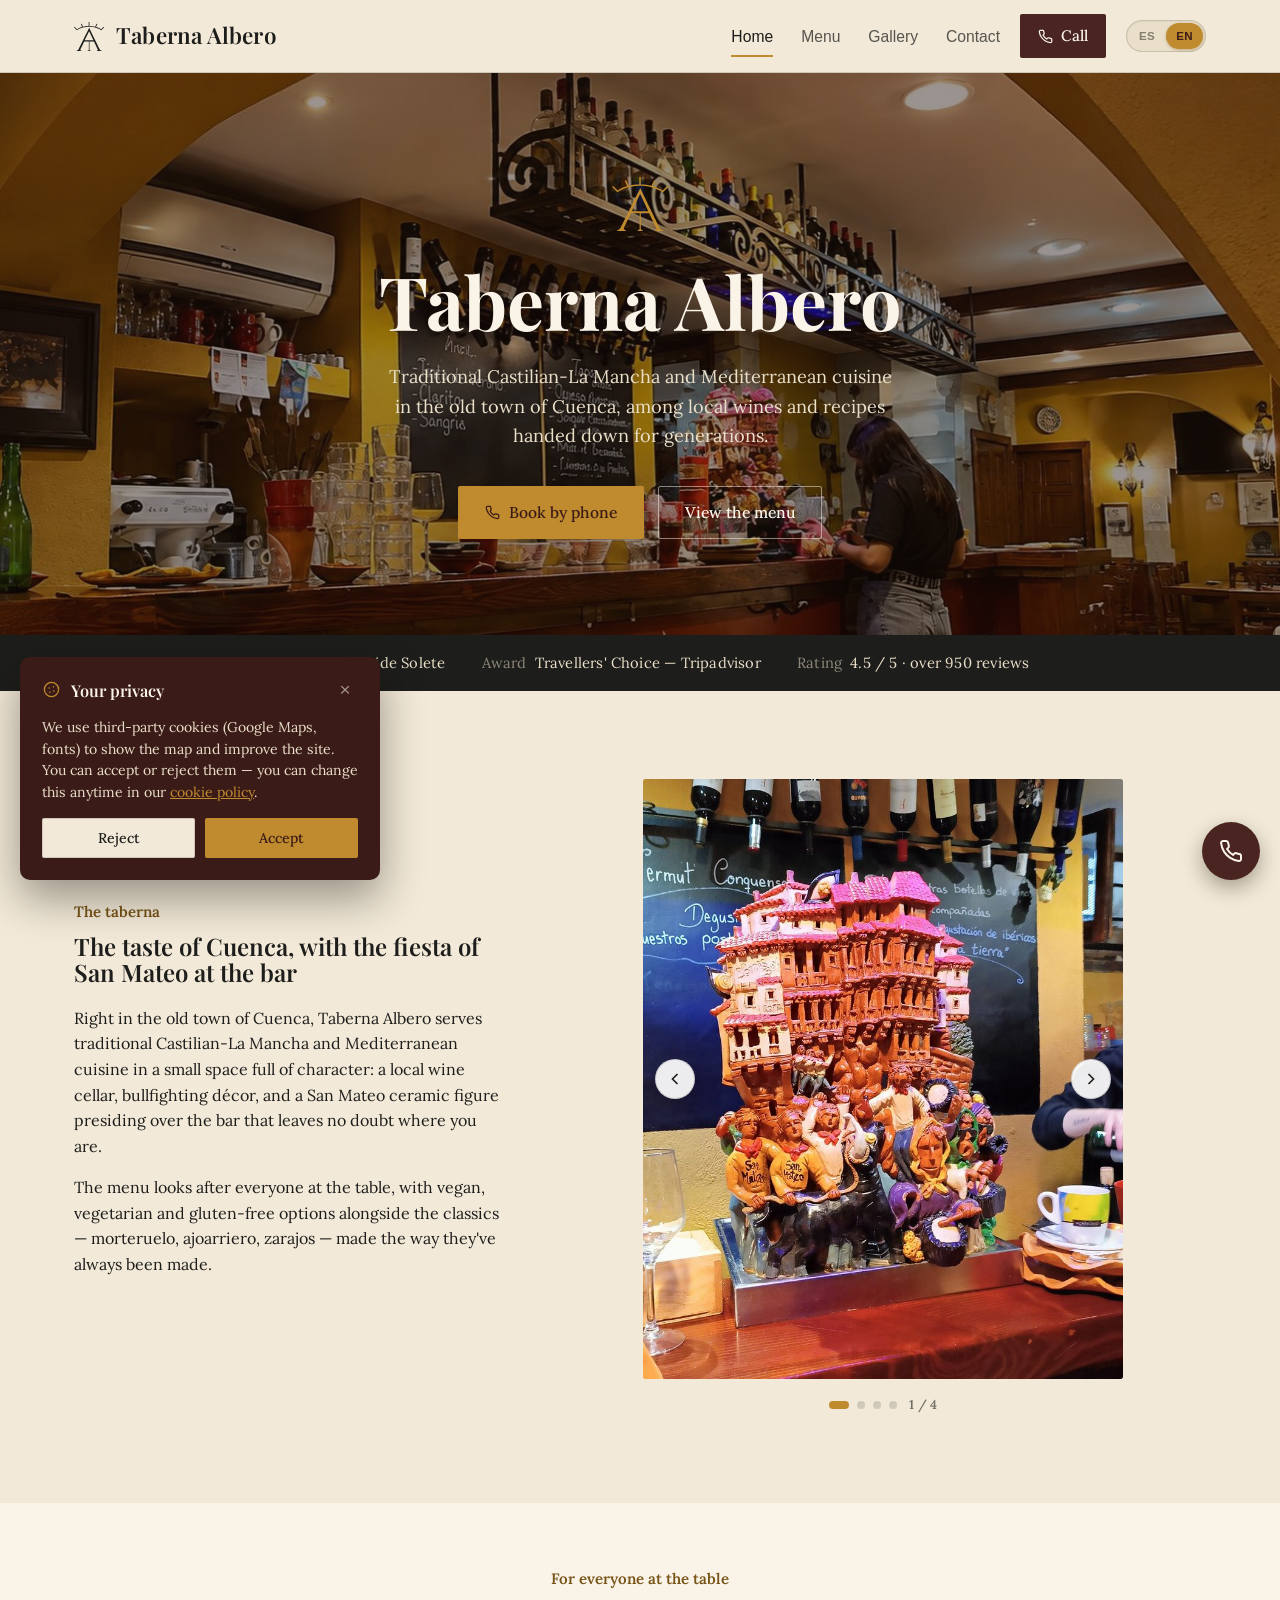
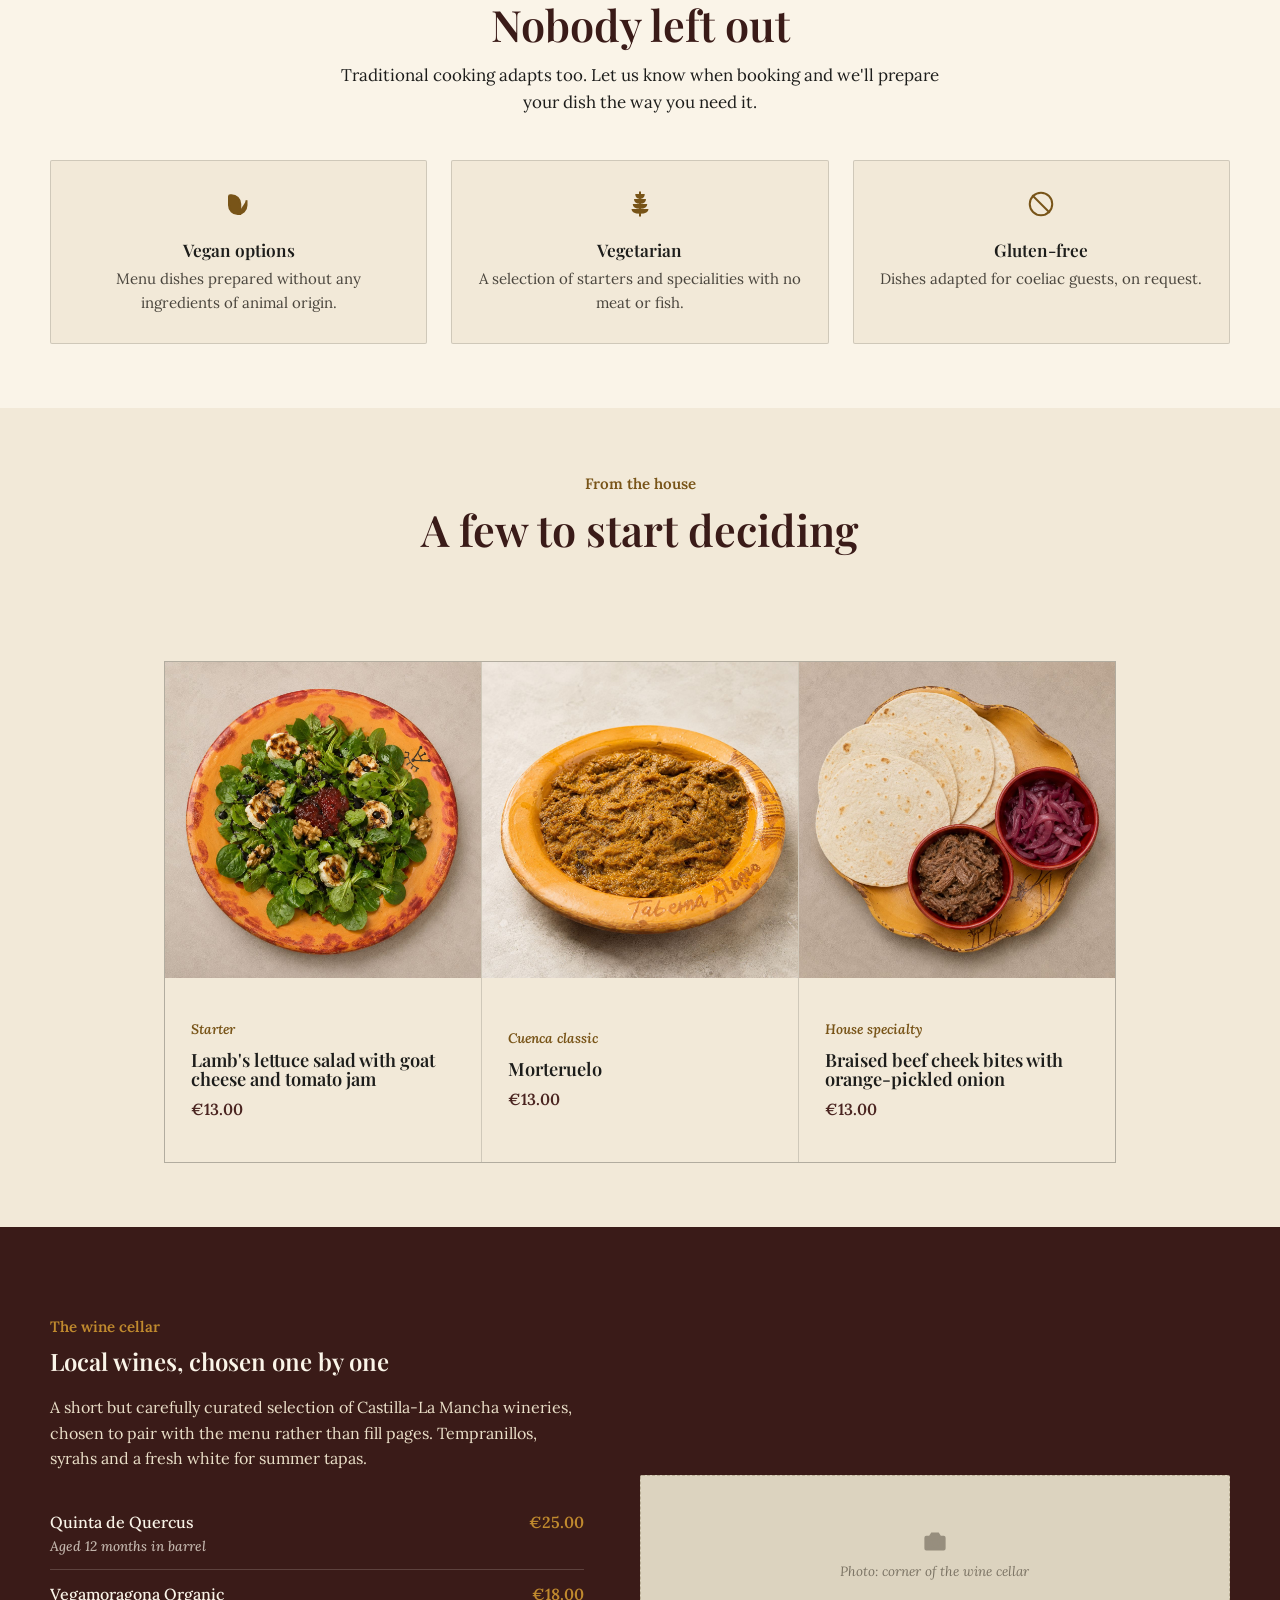
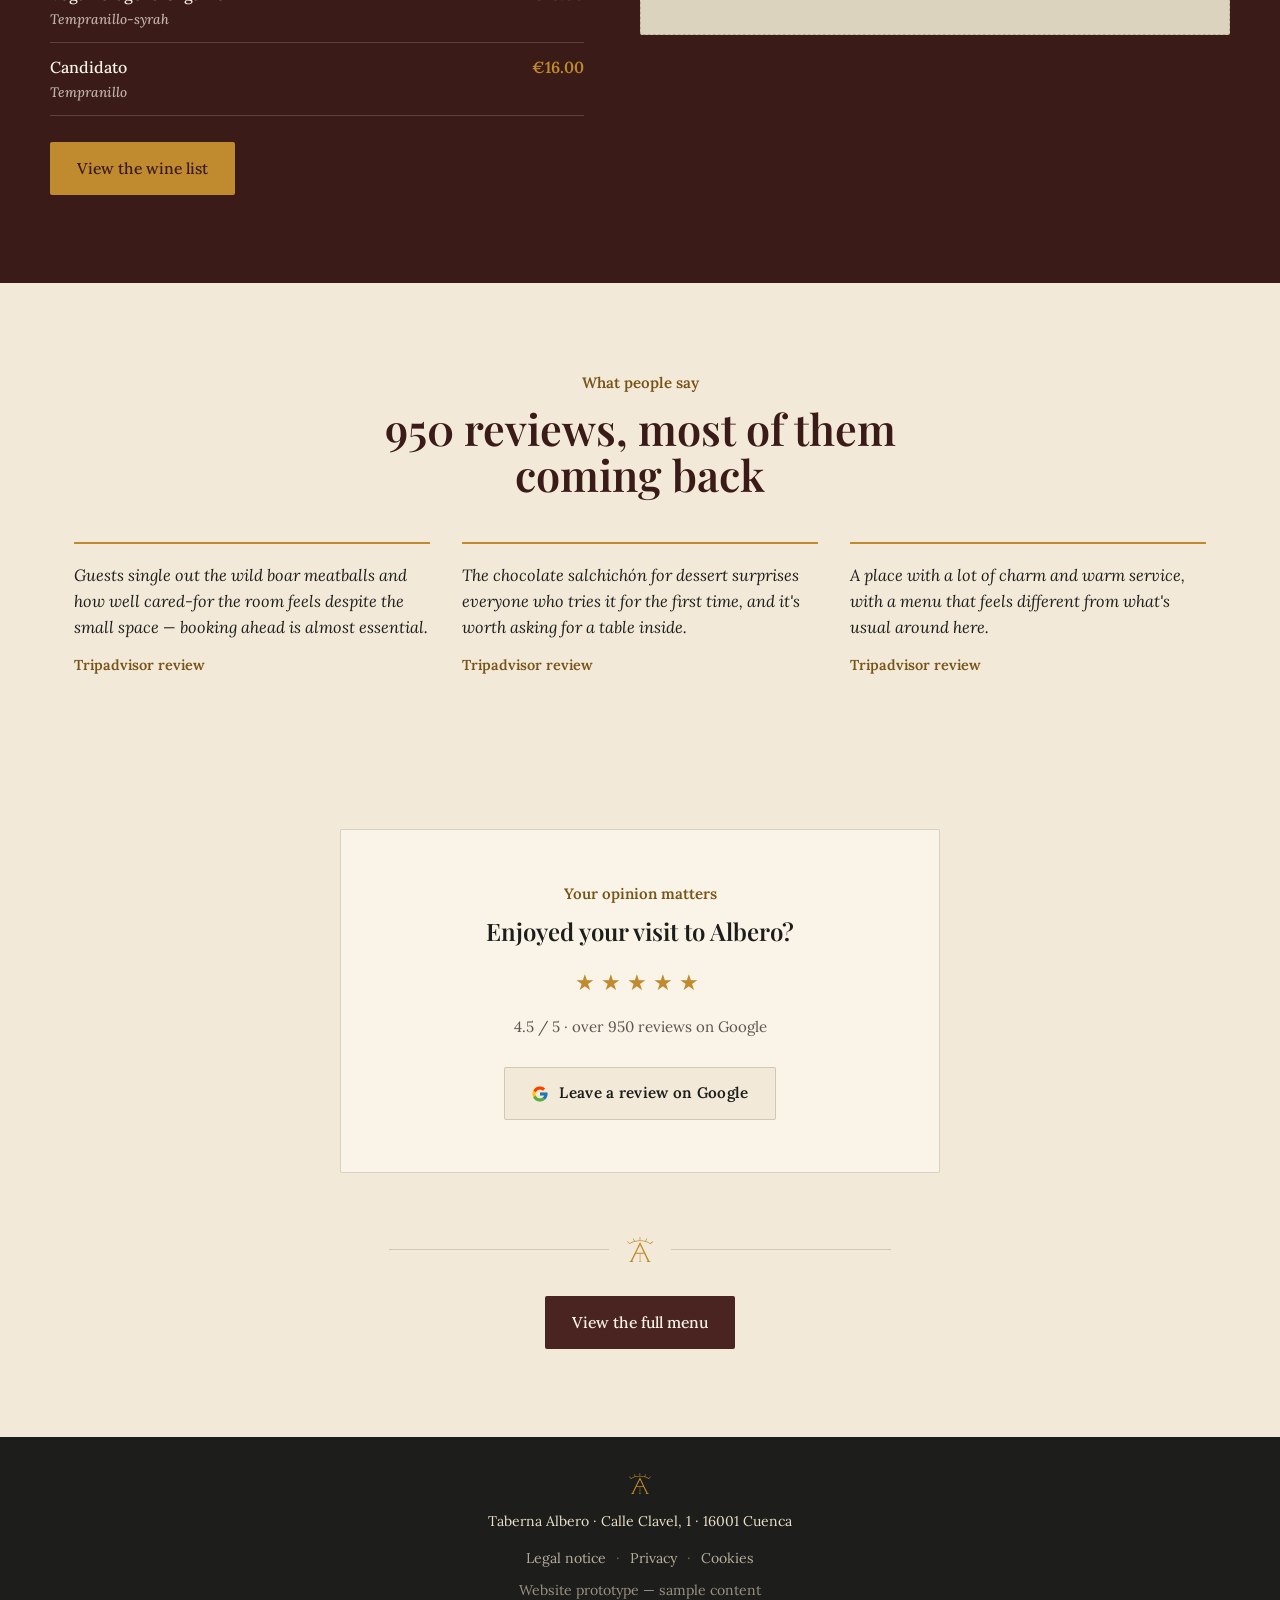
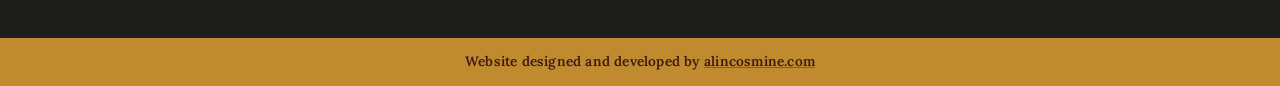
==== commit f5c4cc00: "Sustituye la foto del banner principal y oscurece el overlay Cambia la foto del hero de la portada p" ====
--- a/en/index.html
+++ b/en/index.html
@@ -100,7 +100,7 @@
 </a>
 <main id="main">
 <div class="hero">
-  <img class="hero-photo" src="../img/barra-amarilla.jpg" alt="Bar at Taberna Albero">
+  <img class="hero-photo" src="../img/hero-banner.jpg" alt="Interior of Taberna Albero">
   <div class="hero-inner">
     <span class="mark"><svg viewBox="0 0 927 889.61" xmlns="http://www.w3.org/2000/svg"><path d="M0,162l89,91,45-29,46-23,49-19,40-12,49-11,61-9,37-3,24-1h50l43,3,42,5,44,8,55,14,39,13,41,17,48,25,36,24,89-92-19-15-72,75h-2l-34-21-36-18-49-20-40-13,2-6,40-83-2-2-19-8-7,12-32,69-7,12-43-10-45-7-39-4-14-1-35-1V1l-1-1h-23l-1,122-51,2-46,5-42,7-33,8-7-12-37-80h-2l-20,10,40,89-41,12-38,15-52,26-28,18L19,147,0,162ZM820.96,869.26s-17.06-7.71-30-25.56c-15.56-21.46-148.08-292.05-324.92-663.66-174.41,356.8-303.47,616.3-319.95,646.83-6.16,11.4-17.21,29.01-37.44,40.3-10.32,5.77-19.82,8.1-25.17,9.13v13.31h144.52v-12.26c-12.41-3.03-20.98-7.59-26.61-11.35-1.68-1.12-2.22-1.59-2.61-1.96-9.47-9.1.39-34.12,4.94-44.49,36.43-74.5,72.86-149.01,109.29-223.52h142.14v259.73c-1.01,2.69-4.15,9.96-12,15.26-9.18,6.21-18.63,5.56-21.26,5.28v13.31h86.77v-12.62c-2.48.21-14.89,1.02-24.94-7.92-5.55-4.94-7.97-10.69-9-13.8v-259.27h137.28c64.27,135.34,109.94,230.68,117.36,242.98,1.13,1.87,5.43,8.56,3.91,16.19-1.23,6.19-5.73,10.14-8.12,12.23-9.2,8.07-20.51,8.64-24.94,8.61v13.11h144v-13.99c-5.49-.43-13.99-1.68-23.25-5.87ZM327,563.46l136.84-282.13,133.94,282.13h-270.78Z" fill="currentColor"/></svg></span>
     <h1>Taberna Albero</h1>
--- a/style.css
+++ b/style.css
@@ -213,7 +213,7 @@
 /* ---------- Hero ---------- */
 .hero{
   position:relative;
-  background:linear-gradient(180deg, rgba(29,20,10,.42), rgba(29,20,10,.62)), var(--wine-2);
+  background:linear-gradient(180deg, rgba(20,13,7,.62), rgba(20,13,7,.82)), var(--wine-2);
   color:var(--cream);
   overflow:hidden;
 }
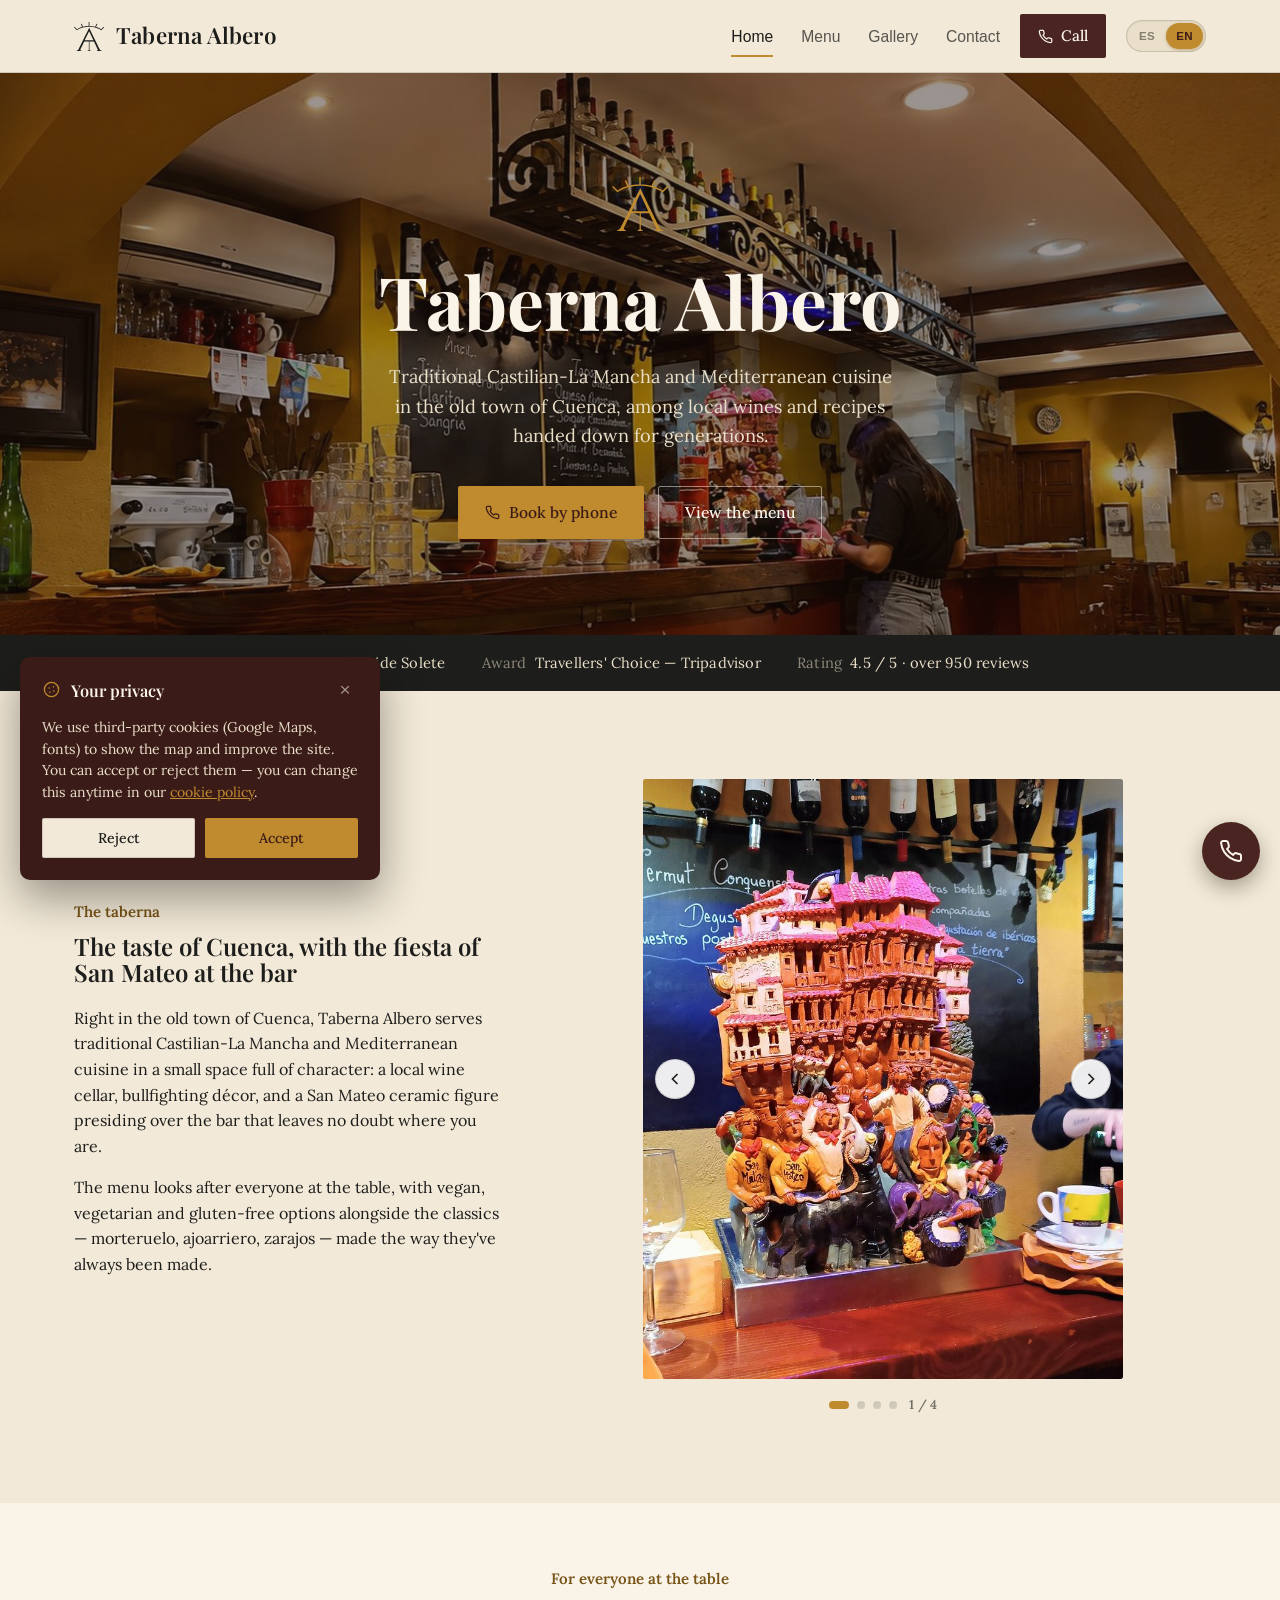
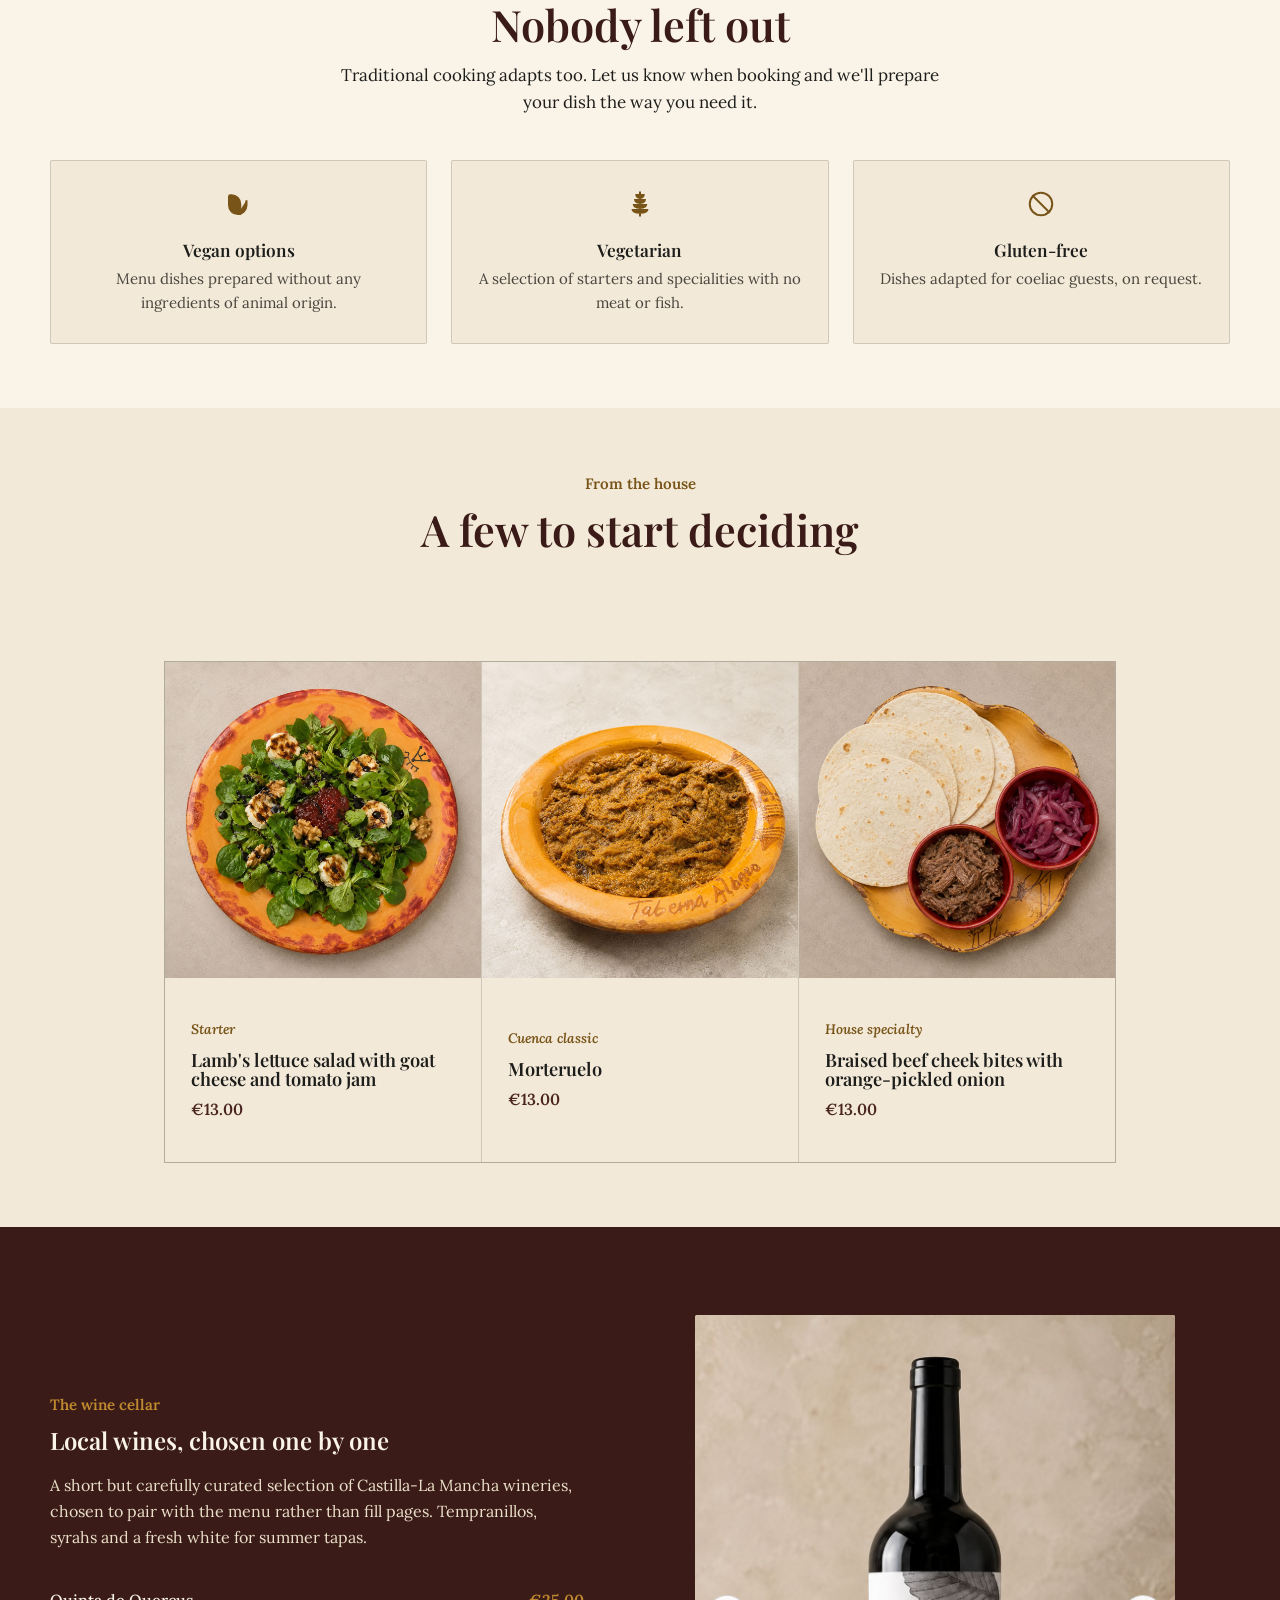
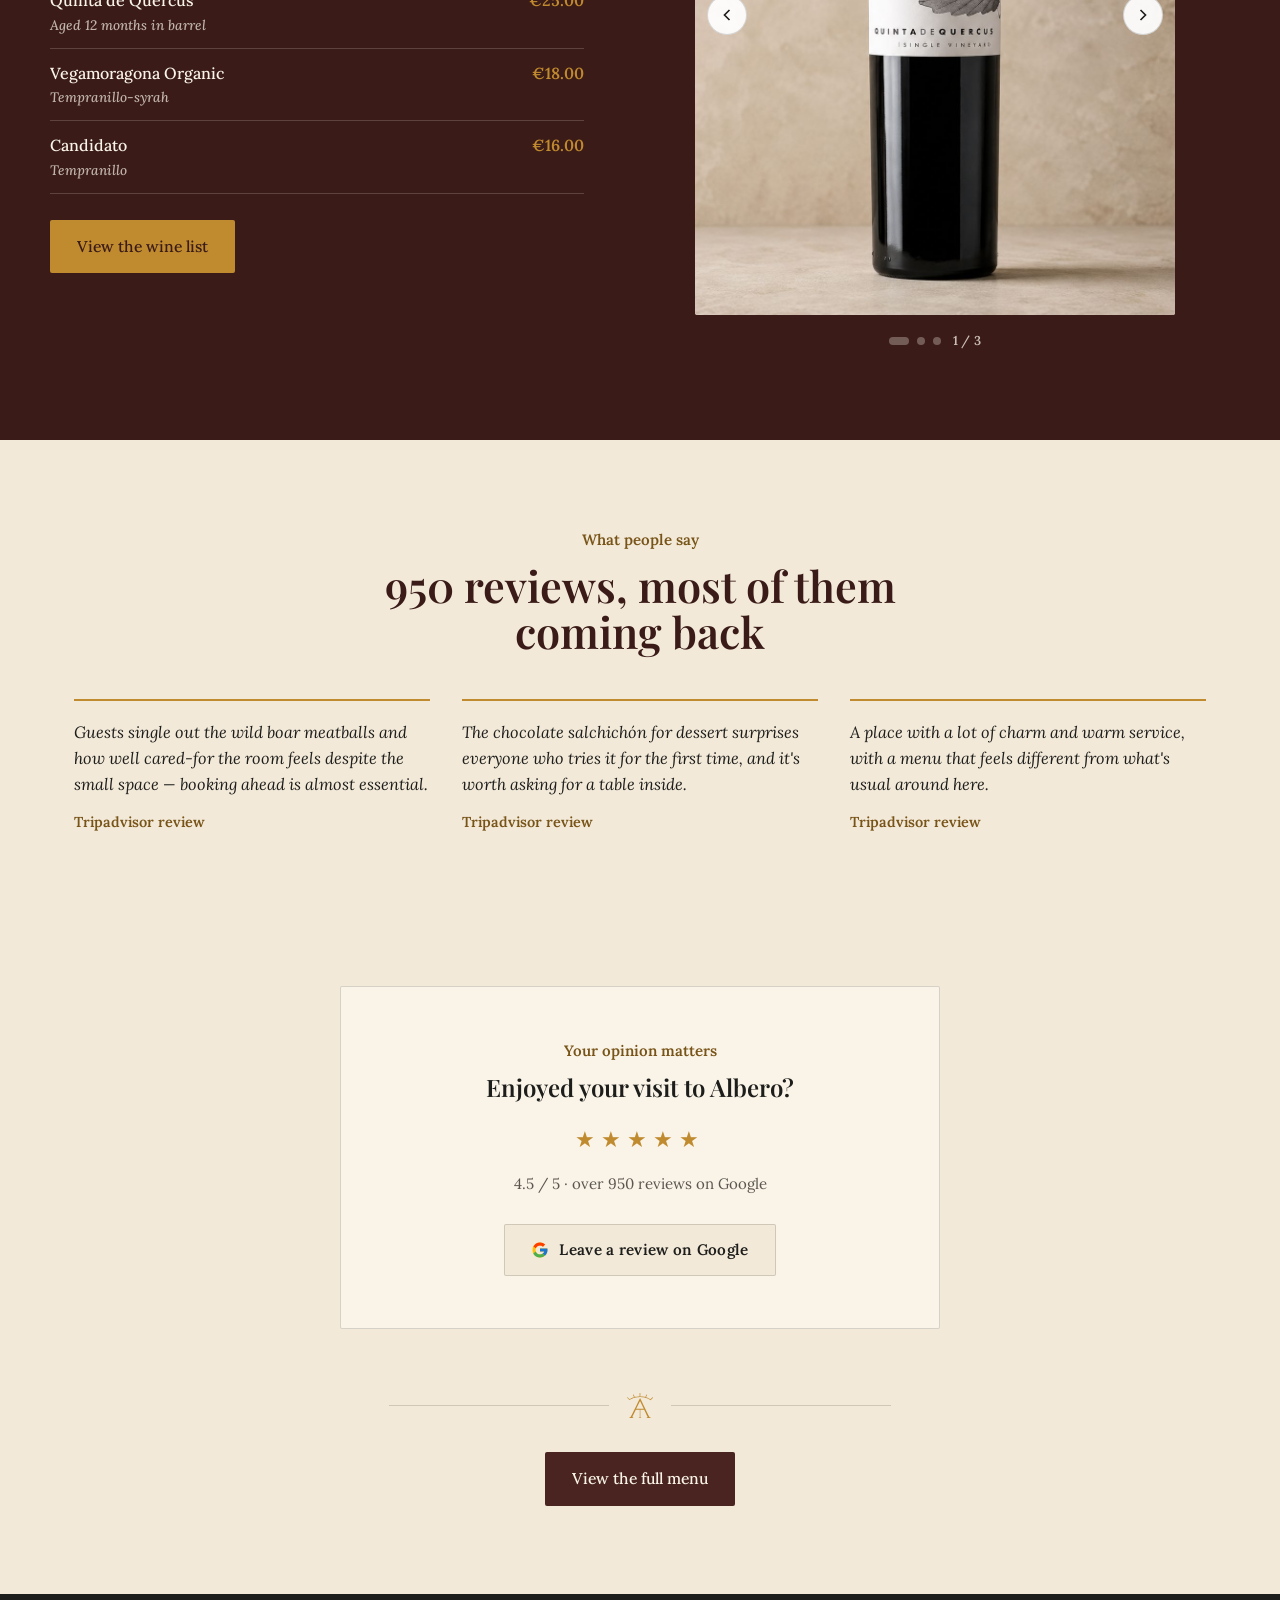
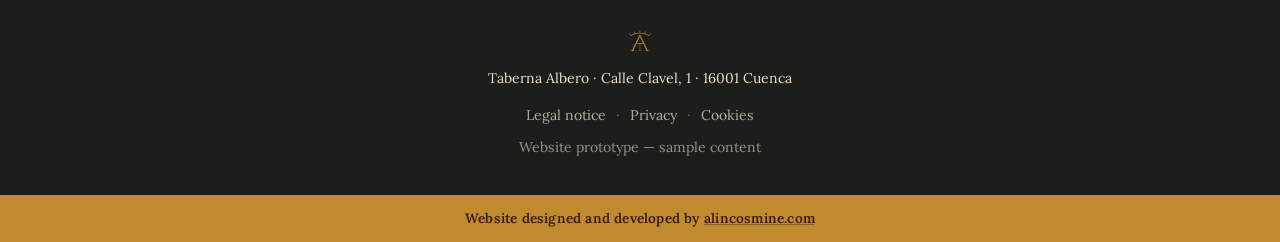
==== commit 19f11f79: "Añade carrusel de fotos a "La bodega" con los 3 vinos destacados Sustituye el placeholder "Foto: rin" ====
--- a/en/index.html
+++ b/en/index.html
@@ -215,7 +215,23 @@
 <div class="section bodega" style="max-width:none;">
   <div style="max-width:1180px; margin:0 auto;">
     <div class="about-grid reverse">
-      <div class="media"><div class="ph "><span class="mark" style="width:26px;height:25px;"><svg viewBox="0 0 24 24" fill="none" stroke="currentColor" stroke-width="1.6"><path d="M4 8h3l2-3h6l2 3h3a1 1 0 0 1 1 1v10a1 1 0 0 1-1 1H4a1 1 0 0 1-1-1V9a1 1 0 0 1 1-1z"/><circle cx="12" cy="14" r="3.5"/></svg></span><span>Photo: corner of the wine cellar</span></div></div>
+      <div class="media">
+        <div class="photo-carousel" data-images='[{"src":"../img/quinta-de-quercus.jpg","alt":"Quinta de Quercus"},{"src":"../img/vegamoragona-organic.jpg","alt":"Vegamoragona Organic"},{"src":"../img/candidato.jpg","alt":"Candidato"}]'>
+          <div class="photo-carousel-frame">
+            <img class="photo-carousel-img" src="../img/quinta-de-quercus.jpg" alt="Quinta de Quercus">
+            <button class="carousel-arrow prev" type="button" aria-label="Previous photo"><svg viewBox="0 0 24 24" fill="none" stroke="currentColor" stroke-width="2"><path d="M15 6l-6 6 6 6"/></svg></button>
+            <button class="carousel-arrow next" type="button" aria-label="Next photo"><svg viewBox="0 0 24 24" fill="none" stroke="currentColor" stroke-width="2"><path d="M9 6l6 6-6 6"/></svg></button>
+          </div>
+          <div class="carousel-footer">
+            <div class="carousel-dots">
+              <button class="dot active" type="button" aria-label="Go to photo 1"></button>
+              <button class="dot" type="button" aria-label="Go to photo 2"></button>
+              <button class="dot" type="button" aria-label="Go to photo 3"></button>
+            </div>
+            <span class="carousel-count">1 / 3</span>
+          </div>
+        </div>
+      </div>
       <div>
         <div class="kicker">The wine cellar</div>
         <h2 style="margin-bottom:20px;">Local wines, chosen one by one</h2>
--- a/style.css
+++ b/style.css
@@ -320,6 +320,8 @@
 }
 .carousel-dots .dot.active{background:var(--ochre); width:20px; border-radius:4px;}
 .carousel-count{font-size:.8rem; font-weight:600; letter-spacing:.3px; color:var(--ink); opacity:.6;}
+.bodega .carousel-dots .dot{background:rgba(250,244,232,.3);}
+.bodega .carousel-count{color:var(--cream); opacity:.75;}
 
 .divider-mark{
   display:flex; align-items:center; justify-content:center; gap:18px;
